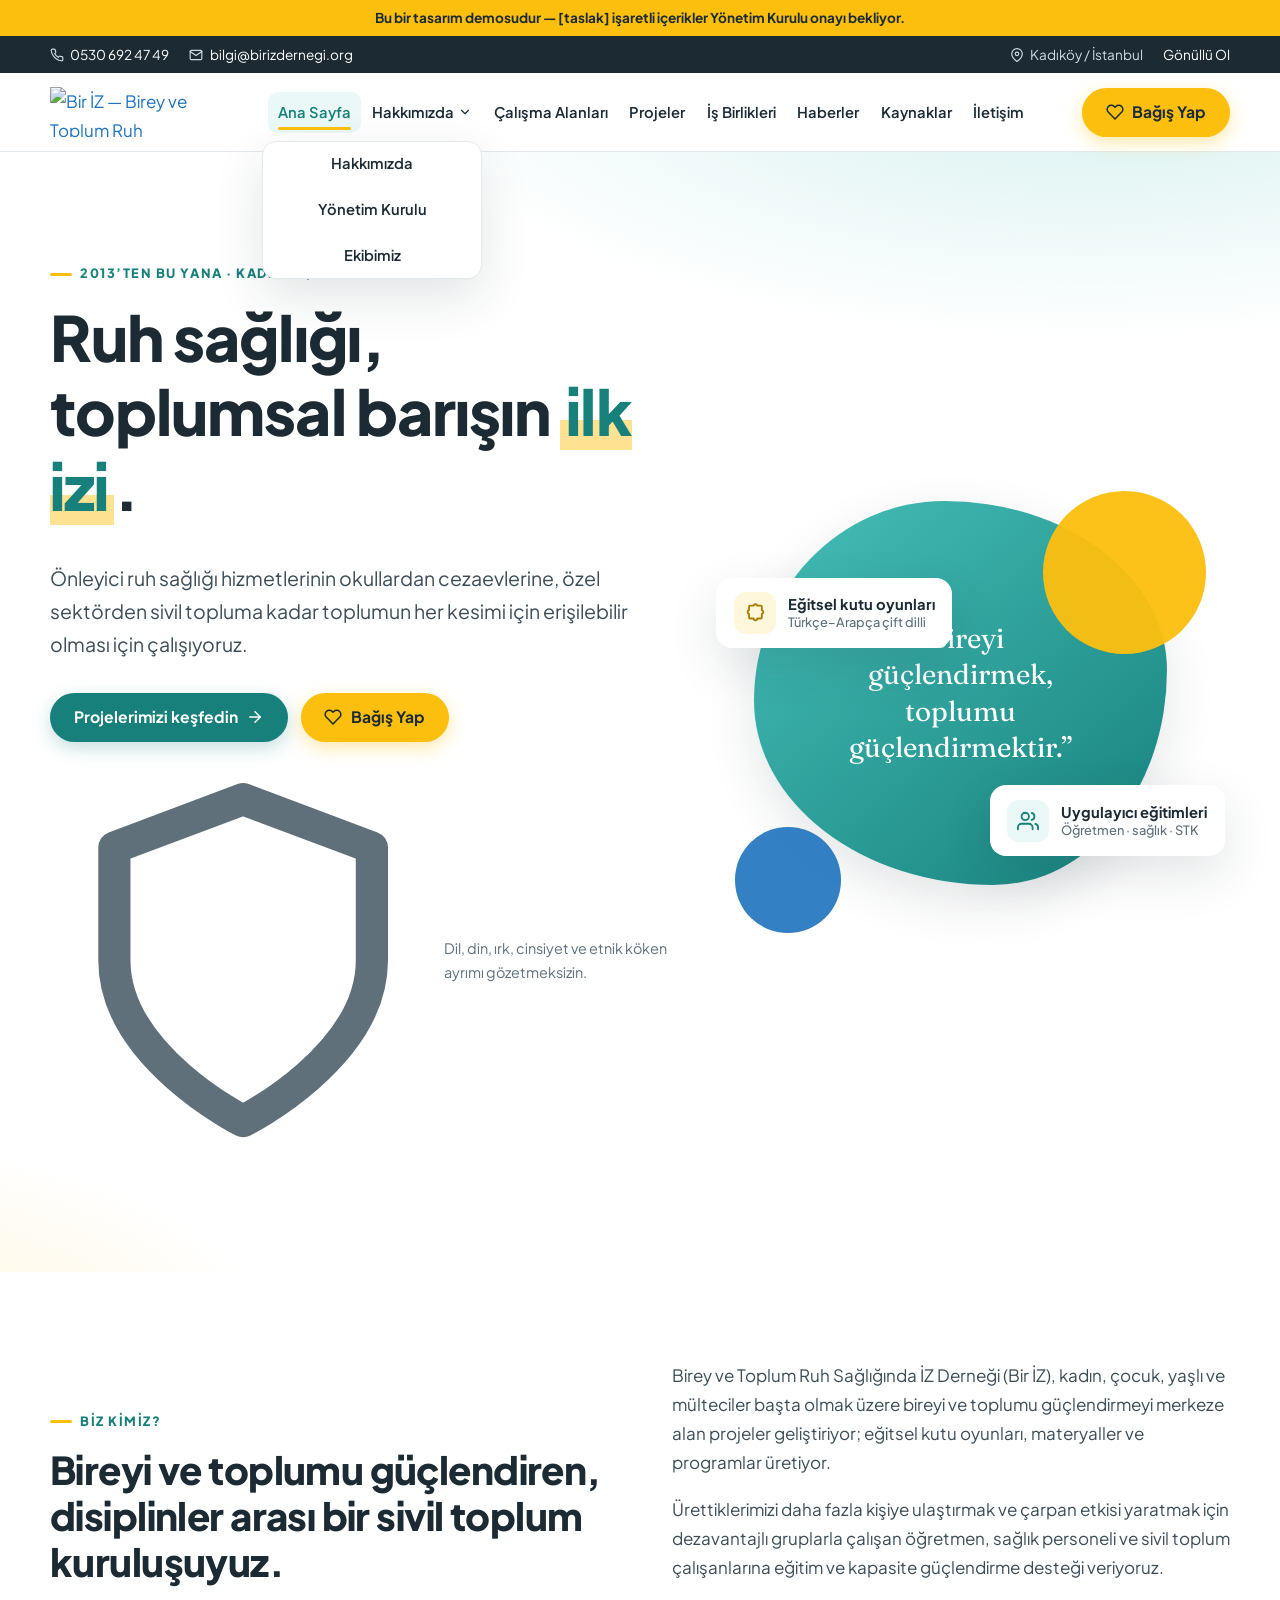
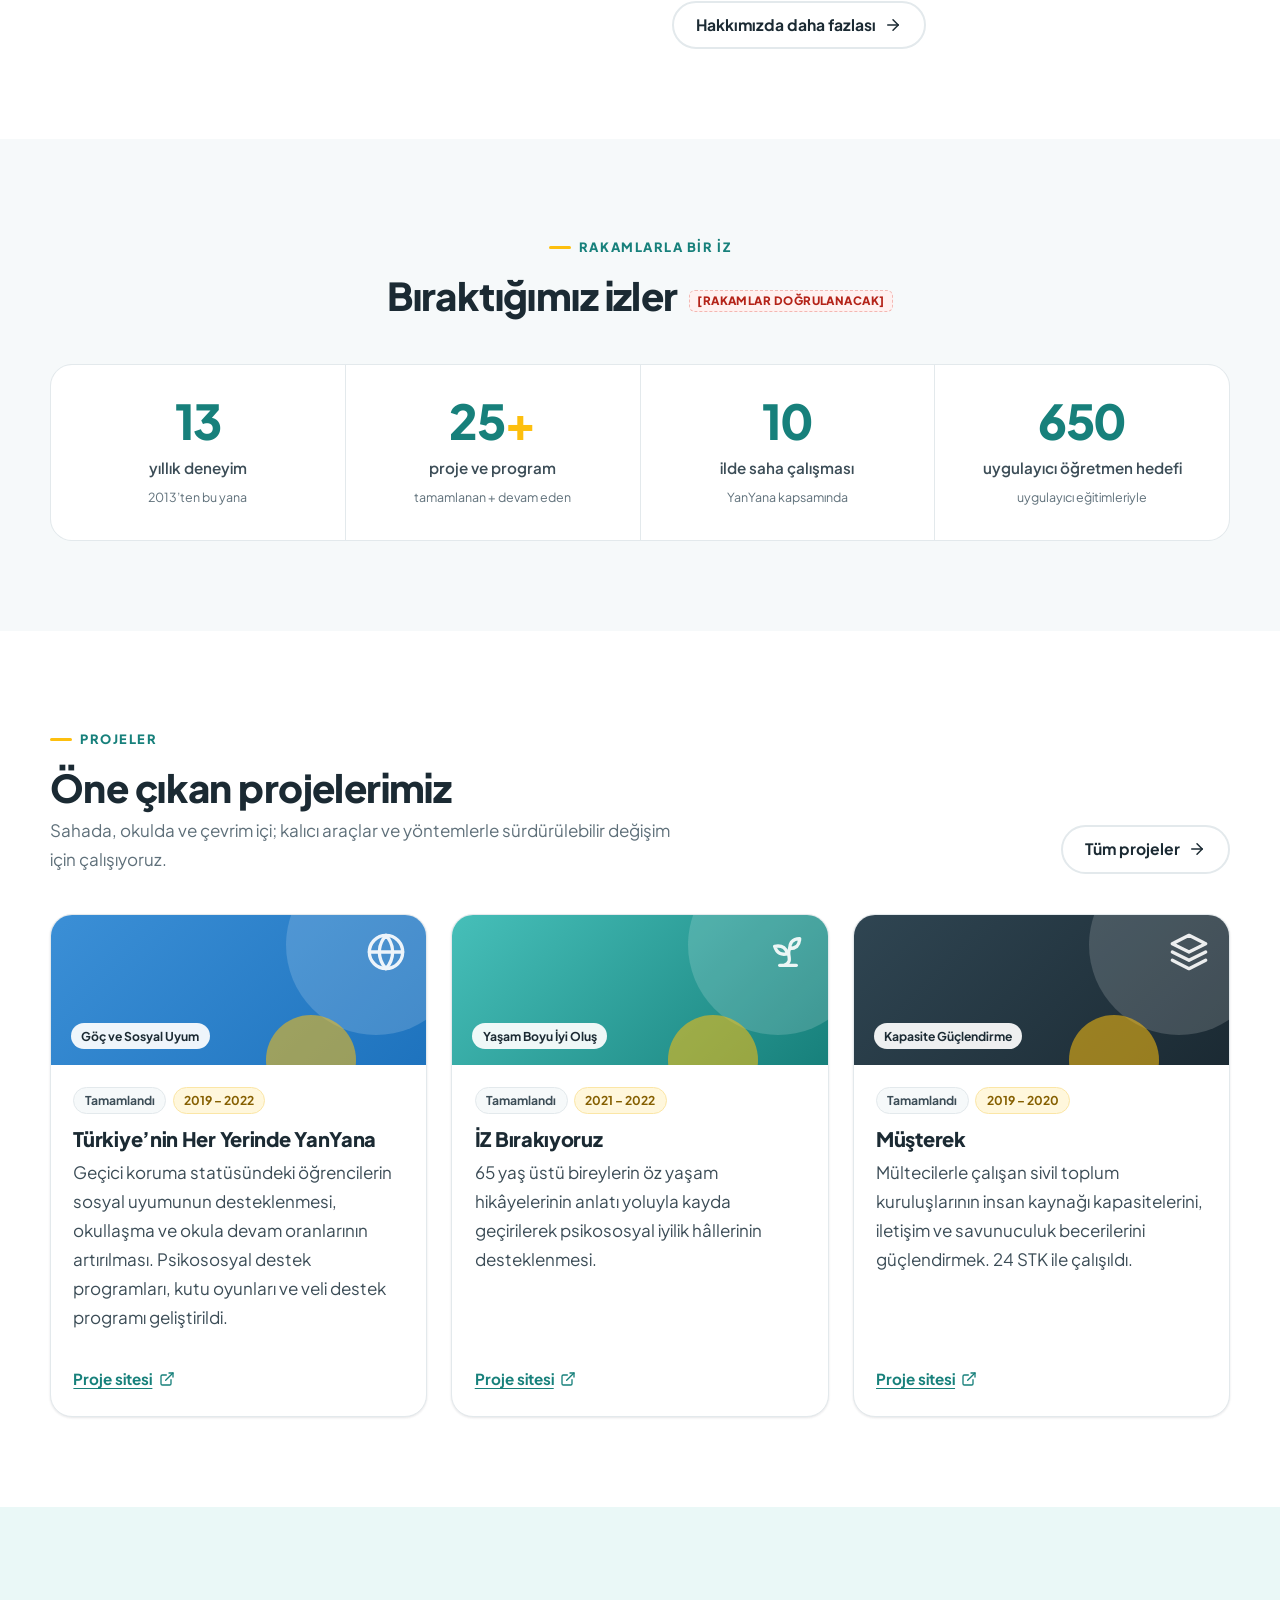
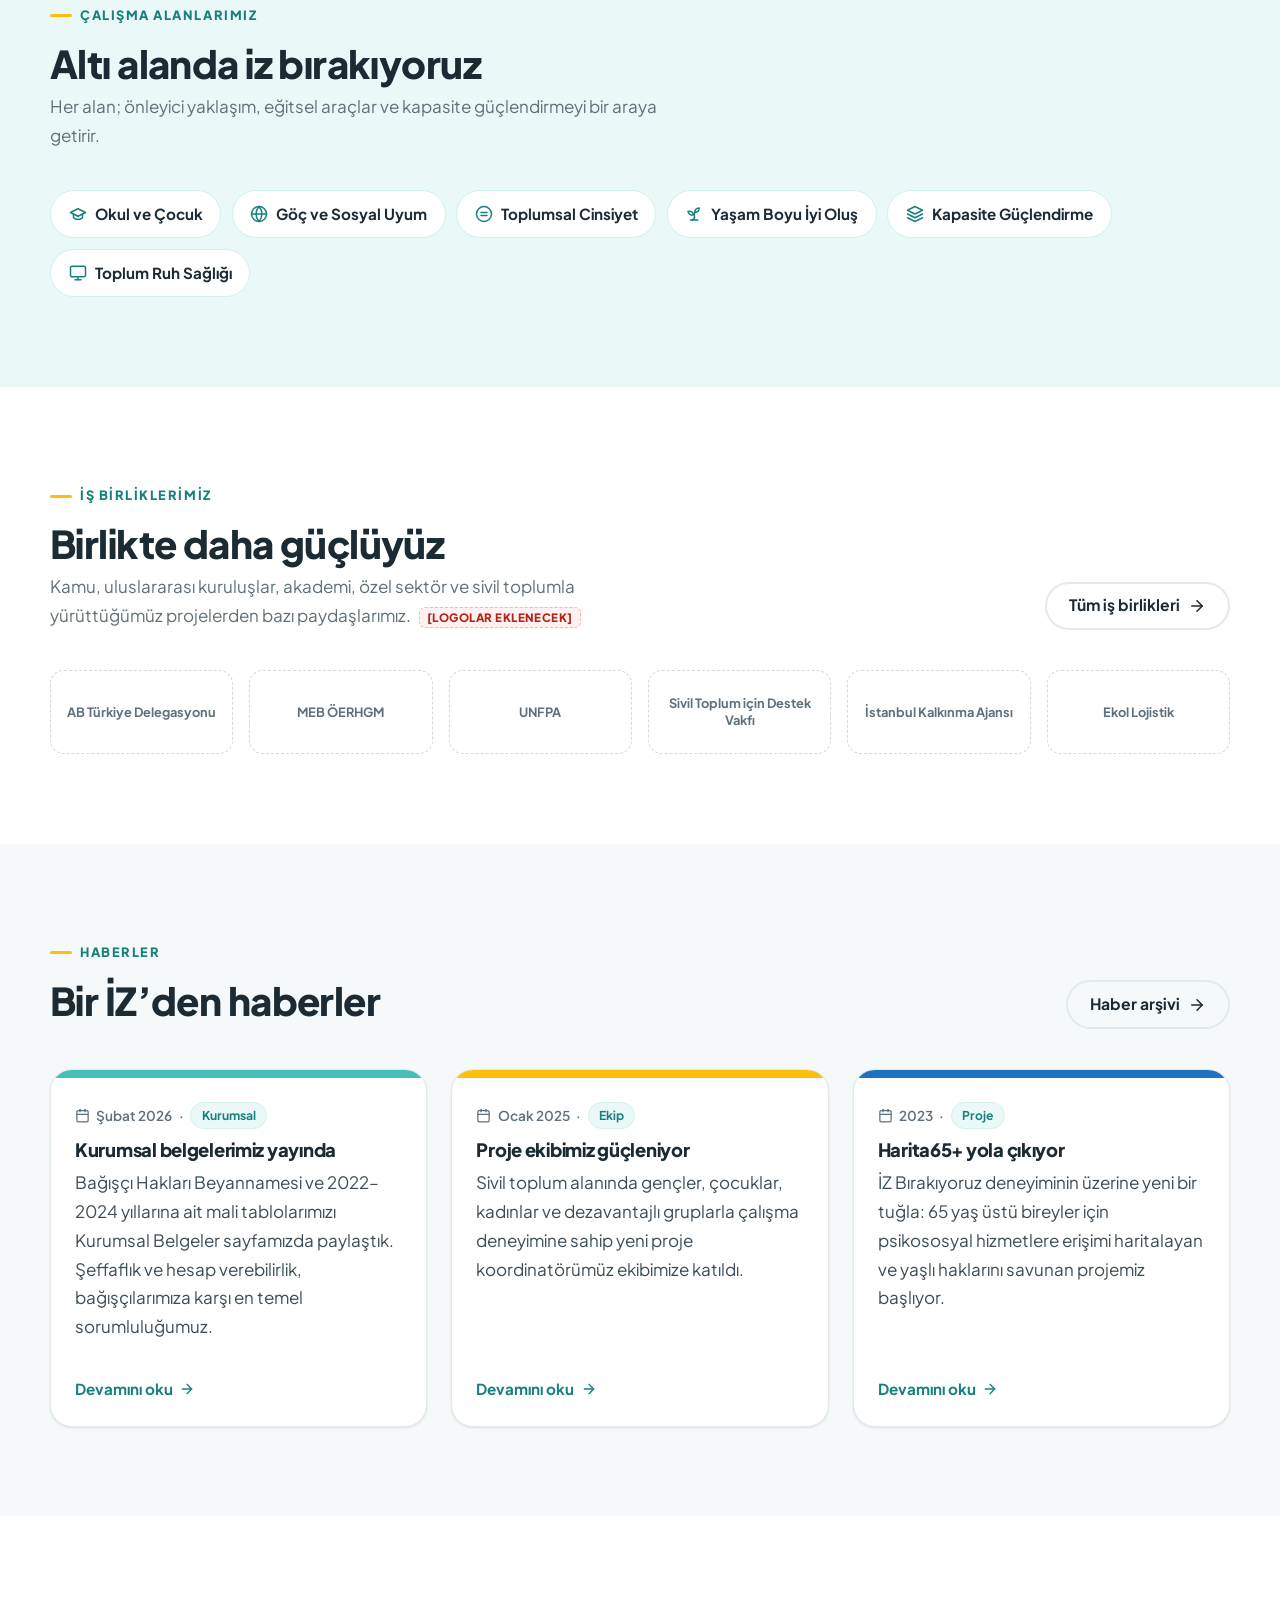
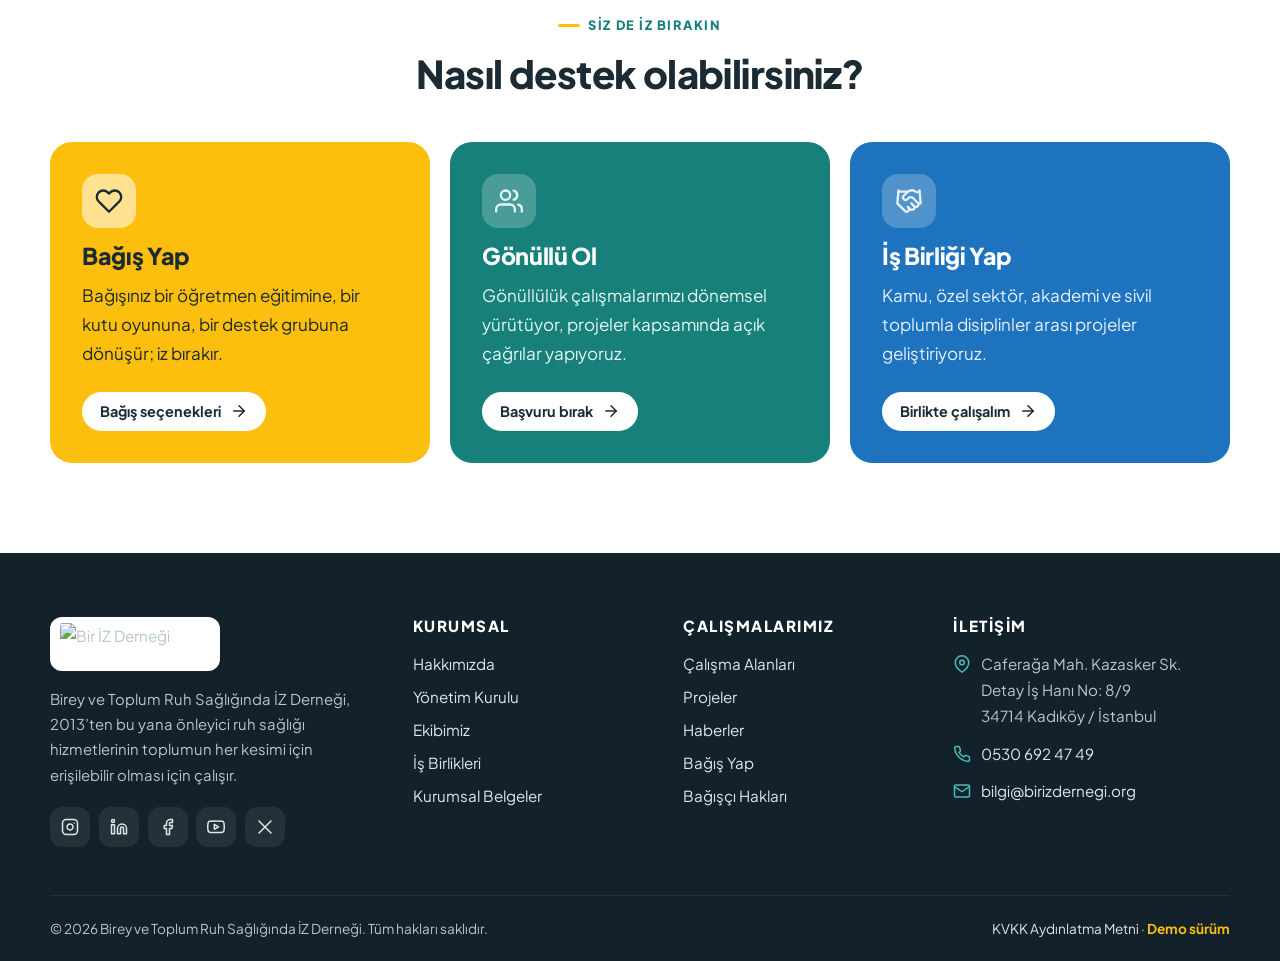
==== index.html @ bda4a29e "Bir İZ demo static site" ====
<!DOCTYPE html>
<html lang="tr">
<head>
<meta charset="utf-8">
<meta name="viewport" content="width=device-width, initial-scale=1">
<title>Ana Sayfa | Bir İZ Derneği</title>
<meta name="description" content="Birey ve Toplum Ruh Sağlığında İZ Derneği: önleyici ruh sağlığı, psikososyal destek ve kapasite güçlendirme çalışmaları.">
<meta name="theme-color" content="#46bfb9">
<meta property="og:title" content="Ana Sayfa | Bir İZ Derneği">
<meta property="og:description" content="Birey ve Toplum Ruh Sağlığında İZ Derneği: önleyici ruh sağlığı, psikososyal destek ve kapasite güçlendirme çalışmaları.">
<meta property="og:image" content="https://birizdernegi.org/wp-content/uploads/2019/05/Biriz_Logo-2019yeni.png">
<meta property="og:locale" content="tr_TR">
<link rel="icon" href="https://birizdernegi.org/wp-content/uploads/2019/05/Biriz_Logo-2019yeni.png">
<link rel="preconnect" href="https://fonts.googleapis.com">
<link rel="preconnect" href="https://fonts.gstatic.com" crossorigin>
<link href="https://fonts.googleapis.com/css2?family=Fraunces:opsz,wght@9..144,500;9..144,600&family=Plus+Jakarta+Sans:wght@400;500;600;700;800&display=swap" rel="stylesheet">
<link rel="stylesheet" href="css/styles.css">
</head>
<body>
<a class="skip-link" href="#icerik">İçeriğe geç</a>
<div class="demo-ribbon" role="note">Bu bir tasarım demosudur — <strong>[taslak]</strong> işaretli içerikler Yönetim Kurulu onayı bekliyor.</div>
<div class="topbar">
  <div class="container">
    <div class="topbar-contact">
      <span><svg viewBox="0 0 24 24" fill="none" stroke="currentColor" stroke-width="2" stroke-linecap="round" stroke-linejoin="round" aria-hidden="true" focusable="false"><path d="M22 16.92v3a2 2 0 0 1-2.18 2 19.79 19.79 0 0 1-8.63-3.07 19.5 19.5 0 0 1-6-6 19.79 19.79 0 0 1-3.07-8.67A2 2 0 0 1 4.11 2h3a2 2 0 0 1 2 1.72 12.84 12.84 0 0 0 .7 2.81 2 2 0 0 1-.45 2.11L8.09 9.91a16 16 0 0 0 6 6l1.27-1.27a2 2 0 0 1 2.11-.45 12.84 12.84 0 0 0 2.81.7A2 2 0 0 1 22 16.92z"/></svg><a href="tel:+905306924749">0530 692 47 49</a></span>
      <span class="hide-sm"><svg viewBox="0 0 24 24" fill="none" stroke="currentColor" stroke-width="2" stroke-linecap="round" stroke-linejoin="round" aria-hidden="true" focusable="false"><path d="M4 4h16c1.1 0 2 .9 2 2v12c0 1.1-.9 2-2 2H4c-1.1 0-2-.9-2-2V6c0-1.1.9-2 2-2z"/><polyline points="22,6 12,13 2,6"/></svg><a href="mailto:bilgi@birizdernegi.org">bilgi@birizdernegi.org</a></span>
    </div>
    <div class="topbar-contact"><span class="hide-sm"><svg viewBox="0 0 24 24" fill="none" stroke="currentColor" stroke-width="2" stroke-linecap="round" stroke-linejoin="round" aria-hidden="true" focusable="false"><path d="M21 10c0 7-9 13-9 13s-9-6-9-13a9 9 0 0 1 18 0z"/><circle cx="12" cy="10" r="3"/></svg>Kadıköy / İstanbul</span><a href="iletisim.html#gonullu">Gönüllü Ol</a></div>
  </div>
</div>
<header class="site-header">
  <div class="container header-inner">
    <a class="brand" href="index.html" aria-label="Bir İZ Derneği — Ana Sayfa">
      <img src="https://birizdernegi.org/wp-content/uploads/2019/05/Biriz_Logo-2019yeni.png" alt="Bir İZ — Birey ve Toplum Ruh Sağlığında İZ Derneği logosu" width="170" height="50">
    </a>
    <nav class="main-nav" id="main-nav" aria-label="Ana menü">
      <ul><li><a href="index.html" aria-current="page">Ana Sayfa</a></li><li class="has-sub"><button type="button" aria-expanded="false" aria-haspopup="true">Hakkımızda <svg viewBox="0 0 24 24" fill="none" stroke="currentColor" stroke-width="2" stroke-linecap="round" stroke-linejoin="round" aria-hidden="true" focusable="false"><polyline points="6 9 12 15 18 9"/></svg></button><ul class="submenu"><li><a href="hakkimizda.html">Hakkımızda</a></li><li><a href="yonetim.html">Yönetim Kurulu</a></li><li><a href="ekibimiz.html">Ekibimiz</a></li></ul></li><li><a href="calisma-alanlari.html">Çalışma Alanları</a></li><li><a href="projeler.html">Projeler</a></li><li><a href="isbirlikleri.html">İş Birlikleri</a></li><li><a href="haberler.html">Haberler</a></li><li><a href="kaynaklar.html">Kaynaklar</a></li><li><a href="iletisim.html">İletişim</a></li></ul>
    </nav>
    <div class="header-cta">
      <a class="btn btn-yellow" href="bagis.html"><svg viewBox="0 0 24 24" fill="none" stroke="currentColor" stroke-width="2" stroke-linecap="round" stroke-linejoin="round" aria-hidden="true" focusable="false"><path d="M20.84 4.61a5.5 5.5 0 0 0-7.78 0L12 5.67l-1.06-1.06a5.5 5.5 0 0 0-7.78 7.78l1.06 1.06L12 21.23l7.78-7.78 1.06-1.06a5.5 5.5 0 0 0 0-7.78z"/></svg><span>Bağış Yap</span></a>
      <button class="nav-toggle" type="button" aria-controls="main-nav" aria-expanded="false" aria-label="Menüyü aç"><svg viewBox="0 0 24 24" fill="none" stroke="currentColor" stroke-width="2" stroke-linecap="round" stroke-linejoin="round" aria-hidden="true" focusable="false"><line x1="3" y1="12" x2="21" y2="12"/><line x1="3" y1="6" x2="21" y2="6"/><line x1="3" y1="18" x2="21" y2="18"/></svg></button>
    </div>
  </div>
</header>
<main id="icerik">

<section class="hero">
  <div class="container">
    <div>
      <span class="eyebrow">2013’ten bu yana · Kadıköy, İstanbul</span>
      <h1>Ruh sağlığı, toplumsal barışın <em>ilk izi</em>.</h1>
      <p class="lead">Önleyici ruh sağlığı hizmetlerinin okullardan cezaevlerine, özel sektörden sivil topluma kadar toplumun her kesimi için erişilebilir olması için çalışıyoruz.</p>
      <div class="hero-actions">
        <a class="btn btn-primary" href="projeler.html">Projelerimizi keşfedin <svg viewBox="0 0 24 24" fill="none" stroke="currentColor" stroke-width="2" stroke-linecap="round" stroke-linejoin="round" aria-hidden="true" focusable="false"><line x1="5" y1="12" x2="19" y2="12"/><polyline points="12 5 19 12 12 19"/></svg></a>
        <a class="btn btn-yellow" href="bagis.html"><svg viewBox="0 0 24 24" fill="none" stroke="currentColor" stroke-width="2" stroke-linecap="round" stroke-linejoin="round" aria-hidden="true" focusable="false"><path d="M20.84 4.61a5.5 5.5 0 0 0-7.78 0L12 5.67l-1.06-1.06a5.5 5.5 0 0 0-7.78 7.78l1.06 1.06L12 21.23l7.78-7.78 1.06-1.06a5.5 5.5 0 0 0 0-7.78z"/></svg> Bağış Yap</a>
      </div>
      <p class="hero-note"><svg viewBox="0 0 24 24" fill="none" stroke="currentColor" stroke-width="2" stroke-linecap="round" stroke-linejoin="round" aria-hidden="true" focusable="false"><path d="M12 22s8-4 8-10V5l-8-3-8 3v7c0 6 8 10 8 10z"/></svg> Dil, din, ırk, cinsiyet ve etnik köken ayrımı gözetmeksizin.</p>
    </div>
    <div class="hero-visual" aria-hidden="true">
      <div class="blob b1"></div><div class="blob b2"></div><div class="blob b3"></div>
      <div class="hero-quote">“Bireyi güçlendirmek, toplumu güçlendirmektir.”</div>
      <div class="hero-card c1"><span class="ic"><svg viewBox="0 0 24 24" fill="none" stroke="currentColor" stroke-width="2" stroke-linecap="round" stroke-linejoin="round" aria-hidden="true" focusable="false"><path d="M19.44 13.04A2 2 0 0 0 21 11a2 2 0 0 0-1.56-2.04V5a1 1 0 0 0-1-1h-3.96A2 2 0 0 0 12.5 2.5 2 2 0 0 0 10.46 4H6.5a1 1 0 0 0-1 1v3.96A2 2 0 0 0 4 11a2 2 0 0 0 1.5 2.04V17a1 1 0 0 0 1 1h3.96a2 2 0 0 0 4.04 0h3.94a1 1 0 0 0 1-1z"/></svg></span><span>Eğitsel kutu oyunları<small>Türkçe–Arapça çift dilli</small></span></div>
      <div class="hero-card c2"><span class="ic"><svg viewBox="0 0 24 24" fill="none" stroke="currentColor" stroke-width="2" stroke-linecap="round" stroke-linejoin="round" aria-hidden="true" focusable="false"><path d="M17 21v-2a4 4 0 0 0-4-4H5a4 4 0 0 0-4 4v2"/><circle cx="9" cy="7" r="4"/><path d="M23 21v-2a4 4 0 0 0-3-3.87"/><path d="M16 3.13a4 4 0 0 1 0 7.75"/></svg></span><span>Uygulayıcı eğitimleri<small>Öğretmen · sağlık · STK</small></span></div>
    </div>
  </div>
</section>

<section class="section">
  <div class="container split">
    <div>
      <span class="eyebrow">Biz kimiz?</span>
      <h2>Bireyi ve toplumu güçlendiren, disiplinler arası bir sivil toplum kuruluşuyuz.</h2>
    </div>
    <div>
      <p>Birey ve Toplum Ruh Sağlığında İZ Derneği (Bir İZ), kadın, çocuk, yaşlı ve mülteciler başta olmak üzere bireyi ve toplumu güçlendirmeyi merkeze alan projeler geliştiriyor; eğitsel kutu oyunları, materyaller ve programlar üretiyor.</p>
      <p>Ürettiklerimizi daha fazla kişiye ulaştırmak ve çarpan etkisi yaratmak için dezavantajlı gruplarla çalışan öğretmen, sağlık personeli ve sivil toplum çalışanlarına eğitim ve kapasite güçlendirme desteği veriyoruz.</p>
      <a class="btn btn-ghost" href="hakkimizda.html">Hakkımızda daha fazlası <svg viewBox="0 0 24 24" fill="none" stroke="currentColor" stroke-width="2" stroke-linecap="round" stroke-linejoin="round" aria-hidden="true" focusable="false"><line x1="5" y1="12" x2="19" y2="12"/><polyline points="12 5 19 12 12 19"/></svg></a>
    </div>
  </div>
</section>

<section class="section section-soft" aria-labelledby="rakamlar">
  <div class="container">
    <div class="section-head center" style="justify-content:center"><div><span class="eyebrow">Rakamlarla Bir İZ</span><h2 id="rakamlar">Bıraktığımız izler <span class="draft">[rakamlar doğrulanacak]</span></h2></div></div>
    <!-- Rakamları güncellemek için data-count değerlerini değiştirin. -->
    <div class="stats">
      <div class="stat"><span class="stat-num"><span data-count="13">13</span></span><span class="stat-label">yıllık deneyim</span><small>2013’ten bu yana</small></div>
      <div class="stat"><span class="stat-num"><span data-count="25">25</span><span class="suffix">+</span></span><span class="stat-label">proje ve program</span><small>tamamlanan + devam eden</small></div>
      <div class="stat"><span class="stat-num"><span data-count="10">10</span></span><span class="stat-label">ilde saha çalışması</span><small>YanYana kapsamında</small></div>
      <div class="stat"><span class="stat-num"><span data-count="650">650</span></span><span class="stat-label">uygulayıcı öğretmen hedefi</span><small>uygulayıcı eğitimleriyle</small></div>
    </div>
  </div>
</section>

<section class="section">
  <div class="container">
    <div class="section-head">
      <div><span class="eyebrow">Projeler</span><h2>Öne çıkan projelerimiz</h2><p>Sahada, okulda ve çevrim içi; kalıcı araçlar ve yöntemlerle sürdürülebilir değişim için çalışıyoruz.</p></div>
      <a class="btn btn-ghost" href="projeler.html">Tüm projeler <svg viewBox="0 0 24 24" fill="none" stroke="currentColor" stroke-width="2" stroke-linecap="round" stroke-linejoin="round" aria-hidden="true" focusable="false"><line x1="5" y1="12" x2="19" y2="12"/><polyline points="12 5 19 12 12 19"/></svg></a>
    </div>
    <div class="grid grid-3"><article class="card project-card" data-tema="goc" data-durum="tamam">
  <div class="project-cover cover-blue"><svg viewBox="0 0 24 24" fill="none" stroke="currentColor" stroke-width="2" stroke-linecap="round" stroke-linejoin="round" aria-hidden="true" focusable="false"><circle cx="12" cy="12" r="10"/><line x1="2" y1="12" x2="22" y2="12"/><path d="M12 2a15.3 15.3 0 0 1 4 10 15.3 15.3 0 0 1-4 10 15.3 15.3 0 0 1-4-10 15.3 15.3 0 0 1 4-10z"/></svg><span class="tag">Göç ve Sosyal Uyum</span></div>
  <div class="project-body">
    <div class="project-meta"><span class="tag">Tamamlandı</span><span class="tag tag-yellow">2019 – 2022</span></div>
    <h3>Türkiye’nin Her Yerinde YanYana </h3>
    <p>Geçici koruma statüsündeki öğrencilerin sosyal uyumunun desteklenmesi, okullaşma ve okula devam oranlarının artırılması. Psikososyal destek programları, kutu oyunları ve veli destek programı geliştirildi.</p>
    
    <a class="more" href="https://www.yanyana.biz" target="_blank" rel="noopener">Proje sitesi <svg viewBox="0 0 24 24" fill="none" stroke="currentColor" stroke-width="2" stroke-linecap="round" stroke-linejoin="round" aria-hidden="true" focusable="false"><path d="M18 13v6a2 2 0 0 1-2 2H5a2 2 0 0 1-2-2V8a2 2 0 0 1 2-2h6"/><polyline points="15 3 21 3 21 9"/><line x1="10" y1="14" x2="21" y2="3"/></svg></a>
  </div>
</article><article class="card project-card" data-tema="yasli" data-durum="tamam">
  <div class="project-cover cover-teal"><svg viewBox="0 0 24 24" fill="none" stroke="currentColor" stroke-width="2" stroke-linecap="round" stroke-linejoin="round" aria-hidden="true" focusable="false"><path d="M7 20h10"/><path d="M10 20c5.5-2.5.8-6.4 3-10"/><path d="M9.5 9.4c1.1.8 1.8 2.2 2.3 3.7-2 .4-3.5.4-4.8-.3-1.2-.6-2.3-1.9-3-4.2 2.8-.5 4.4 0 5.5.8z"/><path d="M14.1 6a7 7 0 0 0-1.1 4c1.9-.1 3.3-.6 4.3-1.4 1-1 1.6-2.3 1.7-4.6-2.7.1-4 1-4.9 2z"/></svg><span class="tag">Yaşam Boyu İyi Oluş</span></div>
  <div class="project-body">
    <div class="project-meta"><span class="tag">Tamamlandı</span><span class="tag tag-yellow">2021 – 2022</span></div>
    <h3>İZ Bırakıyoruz </h3>
    <p>65 yaş üstü bireylerin öz yaşam hikâyelerinin anlatı yoluyla kayda geçirilerek psikososyal iyilik hâllerinin desteklenmesi.</p>
    
    <a class="more" href="https://www.izbirakiyoruz.com" target="_blank" rel="noopener">Proje sitesi <svg viewBox="0 0 24 24" fill="none" stroke="currentColor" stroke-width="2" stroke-linecap="round" stroke-linejoin="round" aria-hidden="true" focusable="false"><path d="M18 13v6a2 2 0 0 1-2 2H5a2 2 0 0 1-2-2V8a2 2 0 0 1 2-2h6"/><polyline points="15 3 21 3 21 9"/><line x1="10" y1="14" x2="21" y2="3"/></svg></a>
  </div>
</article><article class="card project-card" data-tema="kapasite" data-durum="tamam">
  <div class="project-cover cover-ink"><svg viewBox="0 0 24 24" fill="none" stroke="currentColor" stroke-width="2" stroke-linecap="round" stroke-linejoin="round" aria-hidden="true" focusable="false"><polygon points="12 2 2 7 12 12 22 7 12 2"/><polyline points="2 17 12 22 22 17"/><polyline points="2 12 12 17 22 12"/></svg><span class="tag">Kapasite Güçlendirme</span></div>
  <div class="project-body">
    <div class="project-meta"><span class="tag">Tamamlandı</span><span class="tag tag-yellow">2019 – 2020</span></div>
    <h3>Müşterek </h3>
    <p>Mültecilerle çalışan sivil toplum kuruluşlarının insan kaynağı kapasitelerini, iletişim ve savunuculuk becerilerini güçlendirmek. 24 STK ile çalışıldı.</p>
    
    <a class="more" href="https://www.musterekproje.org" target="_blank" rel="noopener">Proje sitesi <svg viewBox="0 0 24 24" fill="none" stroke="currentColor" stroke-width="2" stroke-linecap="round" stroke-linejoin="round" aria-hidden="true" focusable="false"><path d="M18 13v6a2 2 0 0 1-2 2H5a2 2 0 0 1-2-2V8a2 2 0 0 1 2-2h6"/><polyline points="15 3 21 3 21 9"/><line x1="10" y1="14" x2="21" y2="3"/></svg></a>
  </div>
</article></div>
  </div>
</section>

<section class="section section-teal">
  <div class="container">
    <div class="section-head"><div><span class="eyebrow">Çalışma alanlarımız</span><h2>Altı alanda iz bırakıyoruz</h2><p>Her alan; önleyici yaklaşım, eğitsel araçlar ve kapasite güçlendirmeyi bir araya getirir.</p></div></div>
    <div class="chips"><a class="chip" href="calisma-alanlari.html#okul"><svg viewBox="0 0 24 24" fill="none" stroke="currentColor" stroke-width="2" stroke-linecap="round" stroke-linejoin="round" aria-hidden="true" focusable="false"><path d="M22 10L12 5 2 10l10 5 10-5z"/><path d="M6 12v5c3 3 9 3 12 0v-5"/></svg>Okul ve Çocuk</a><a class="chip" href="calisma-alanlari.html#goc"><svg viewBox="0 0 24 24" fill="none" stroke="currentColor" stroke-width="2" stroke-linecap="round" stroke-linejoin="round" aria-hidden="true" focusable="false"><circle cx="12" cy="12" r="10"/><line x1="2" y1="12" x2="22" y2="12"/><path d="M12 2a15.3 15.3 0 0 1 4 10 15.3 15.3 0 0 1-4 10 15.3 15.3 0 0 1-4-10 15.3 15.3 0 0 1 4-10z"/></svg>Göç ve Sosyal Uyum</a><a class="chip" href="calisma-alanlari.html#cinsiyet"><svg viewBox="0 0 24 24" fill="none" stroke="currentColor" stroke-width="2" stroke-linecap="round" stroke-linejoin="round" aria-hidden="true" focusable="false"><circle cx="12" cy="12" r="10"/><line x1="8" y1="10" x2="16" y2="10"/><line x1="8" y1="14" x2="16" y2="14"/></svg>Toplumsal Cinsiyet</a><a class="chip" href="calisma-alanlari.html#yasli"><svg viewBox="0 0 24 24" fill="none" stroke="currentColor" stroke-width="2" stroke-linecap="round" stroke-linejoin="round" aria-hidden="true" focusable="false"><path d="M7 20h10"/><path d="M10 20c5.5-2.5.8-6.4 3-10"/><path d="M9.5 9.4c1.1.8 1.8 2.2 2.3 3.7-2 .4-3.5.4-4.8-.3-1.2-.6-2.3-1.9-3-4.2 2.8-.5 4.4 0 5.5.8z"/><path d="M14.1 6a7 7 0 0 0-1.1 4c1.9-.1 3.3-.6 4.3-1.4 1-1 1.6-2.3 1.7-4.6-2.7.1-4 1-4.9 2z"/></svg>Yaşam Boyu İyi Oluş</a><a class="chip" href="calisma-alanlari.html#kapasite"><svg viewBox="0 0 24 24" fill="none" stroke="currentColor" stroke-width="2" stroke-linecap="round" stroke-linejoin="round" aria-hidden="true" focusable="false"><polygon points="12 2 2 7 12 12 22 7 12 2"/><polyline points="2 17 12 22 22 17"/><polyline points="2 12 12 17 22 12"/></svg>Kapasite Güçlendirme</a><a class="chip" href="calisma-alanlari.html#toplum"><svg viewBox="0 0 24 24" fill="none" stroke="currentColor" stroke-width="2" stroke-linecap="round" stroke-linejoin="round" aria-hidden="true" focusable="false"><rect x="2" y="3" width="20" height="14" rx="2" ry="2"/><line x1="8" y1="21" x2="16" y2="21"/><line x1="12" y1="17" x2="12" y2="21"/></svg>Toplum Ruh Sağlığı</a></div>
  </div>
</section>

<section class="section">
  <div class="container">
    <div class="section-head"><div><span class="eyebrow">İş birliklerimiz</span><h2>Birlikte daha güçlüyüz</h2><p>Kamu, uluslararası kuruluşlar, akademi, özel sektör ve sivil toplumla yürüttüğümüz projelerden bazı paydaşlarımız. <span class="draft">[logolar eklenecek]</span></p></div><a class="btn btn-ghost" href="isbirlikleri.html">Tüm iş birlikleri <svg viewBox="0 0 24 24" fill="none" stroke="currentColor" stroke-width="2" stroke-linecap="round" stroke-linejoin="round" aria-hidden="true" focusable="false"><line x1="5" y1="12" x2="19" y2="12"/><polyline points="12 5 19 12 12 19"/></svg></a></div>
    <div class="logo-strip"><div class="logo-ph" title="Logo dosyası eklenecek">AB Türkiye Delegasyonu</div><div class="logo-ph" title="Logo dosyası eklenecek">MEB ÖERHGM</div><div class="logo-ph" title="Logo dosyası eklenecek">UNFPA</div><div class="logo-ph" title="Logo dosyası eklenecek">Sivil Toplum için Destek Vakfı</div><div class="logo-ph" title="Logo dosyası eklenecek">İstanbul Kalkınma Ajansı</div><div class="logo-ph" title="Logo dosyası eklenecek">Ekol Lojistik</div></div>
  </div>
</section>

<section class="section section-soft">
  <div class="container">
    <div class="section-head"><div><span class="eyebrow">Haberler</span><h2>Bir İZ’den haberler</h2></div><a class="btn btn-ghost" href="haberler.html">Haber arşivi <svg viewBox="0 0 24 24" fill="none" stroke="currentColor" stroke-width="2" stroke-linecap="round" stroke-linejoin="round" aria-hidden="true" focusable="false"><line x1="5" y1="12" x2="19" y2="12"/><polyline points="12 5 19 12 12 19"/></svg></a></div>
    <div class="grid grid-3"><a class="card card-link news-card" href="kaynaklar.html">
  <div class="news-thumb" style="background:var(--teal)"></div>
  <div class="news-body">
    <div class="news-date"><svg viewBox="0 0 24 24" fill="none" stroke="currentColor" stroke-width="2" stroke-linecap="round" stroke-linejoin="round" aria-hidden="true" focusable="false"><rect x="3" y="4" width="18" height="18" rx="2" ry="2"/><line x1="16" y1="2" x2="16" y2="6"/><line x1="8" y1="2" x2="8" y2="6"/><line x1="3" y1="10" x2="21" y2="10"/></svg><time>Şubat 2026</time> · <span class="tag tag-teal">Kurumsal</span></div>
    <h3>Kurumsal belgelerimiz yayında</h3>
    <p>Bağışçı Hakları Beyannamesi ve 2022–2024 yıllarına ait mali tablolarımızı Kurumsal Belgeler sayfamızda paylaştık. Şeffaflık ve hesap verebilirlik, bağışçılarımıza karşı en temel sorumluluğumuz.</p>
    <span class="more">Devamını oku <svg viewBox="0 0 24 24" fill="none" stroke="currentColor" stroke-width="2" stroke-linecap="round" stroke-linejoin="round" aria-hidden="true" focusable="false"><line x1="5" y1="12" x2="19" y2="12"/><polyline points="12 5 19 12 12 19"/></svg></span>
  </div>
</a><a class="card card-link news-card" href="ekibimiz.html">
  <div class="news-thumb" style="background:var(--yellow)"></div>
  <div class="news-body">
    <div class="news-date"><svg viewBox="0 0 24 24" fill="none" stroke="currentColor" stroke-width="2" stroke-linecap="round" stroke-linejoin="round" aria-hidden="true" focusable="false"><rect x="3" y="4" width="18" height="18" rx="2" ry="2"/><line x1="16" y1="2" x2="16" y2="6"/><line x1="8" y1="2" x2="8" y2="6"/><line x1="3" y1="10" x2="21" y2="10"/></svg><time>Ocak 2025</time> · <span class="tag tag-teal">Ekip</span></div>
    <h3>Proje ekibimiz güçleniyor</h3>
    <p>Sivil toplum alanında gençler, çocuklar, kadınlar ve dezavantajlı gruplarla çalışma deneyimine sahip yeni proje koordinatörümüz ekibimize katıldı.</p>
    <span class="more">Devamını oku <svg viewBox="0 0 24 24" fill="none" stroke="currentColor" stroke-width="2" stroke-linecap="round" stroke-linejoin="round" aria-hidden="true" focusable="false"><line x1="5" y1="12" x2="19" y2="12"/><polyline points="12 5 19 12 12 19"/></svg></span>
  </div>
</a><a class="card card-link news-card" href="projeler.html?tema=yasli">
  <div class="news-thumb" style="background:var(--blue)"></div>
  <div class="news-body">
    <div class="news-date"><svg viewBox="0 0 24 24" fill="none" stroke="currentColor" stroke-width="2" stroke-linecap="round" stroke-linejoin="round" aria-hidden="true" focusable="false"><rect x="3" y="4" width="18" height="18" rx="2" ry="2"/><line x1="16" y1="2" x2="16" y2="6"/><line x1="8" y1="2" x2="8" y2="6"/><line x1="3" y1="10" x2="21" y2="10"/></svg><time>2023</time> · <span class="tag tag-teal">Proje</span></div>
    <h3>Harita65+ yola çıkıyor</h3>
    <p>İZ Bırakıyoruz deneyiminin üzerine yeni bir tuğla: 65 yaş üstü bireyler için psikososyal hizmetlere erişimi haritalayan ve yaşlı haklarını savunan projemiz başlıyor.</p>
    <span class="more">Devamını oku <svg viewBox="0 0 24 24" fill="none" stroke="currentColor" stroke-width="2" stroke-linecap="round" stroke-linejoin="round" aria-hidden="true" focusable="false"><line x1="5" y1="12" x2="19" y2="12"/><polyline points="12 5 19 12 12 19"/></svg></span>
  </div>
</a></div>
  </div>
</section>

<section class="section">
  <div class="container">
    <div class="section-head center" style="justify-content:center"><div><span class="eyebrow">Siz de iz bırakın</span><h2>Nasıl destek olabilirsiniz?</h2></div></div>
    <div class="cta-triple">
  <a class="cta-box cta-donate" href="bagis.html">
    <span class="cta-ic"><svg viewBox="0 0 24 24" fill="none" stroke="currentColor" stroke-width="2" stroke-linecap="round" stroke-linejoin="round" aria-hidden="true" focusable="false"><path d="M20.84 4.61a5.5 5.5 0 0 0-7.78 0L12 5.67l-1.06-1.06a5.5 5.5 0 0 0-7.78 7.78l1.06 1.06L12 21.23l7.78-7.78 1.06-1.06a5.5 5.5 0 0 0 0-7.78z"/></svg></span>
    <h3>Bağış Yap</h3>
    <p>Bağışınız bir öğretmen eğitimine, bir kutu oyununa, bir destek grubuna dönüşür; iz bırakır.</p>
    <span class="btn btn-white btn-sm">Bağış seçenekleri <svg viewBox="0 0 24 24" fill="none" stroke="currentColor" stroke-width="2" stroke-linecap="round" stroke-linejoin="round" aria-hidden="true" focusable="false"><line x1="5" y1="12" x2="19" y2="12"/><polyline points="12 5 19 12 12 19"/></svg></span>
  </a>
  <a class="cta-box cta-volunteer" href="iletisim.html#gonullu">
    <span class="cta-ic"><svg viewBox="0 0 24 24" fill="none" stroke="currentColor" stroke-width="2" stroke-linecap="round" stroke-linejoin="round" aria-hidden="true" focusable="false"><path d="M17 21v-2a4 4 0 0 0-4-4H5a4 4 0 0 0-4 4v2"/><circle cx="9" cy="7" r="4"/><path d="M23 21v-2a4 4 0 0 0-3-3.87"/><path d="M16 3.13a4 4 0 0 1 0 7.75"/></svg></span>
    <h3>Gönüllü Ol</h3>
    <p>Gönüllülük çalışmalarımızı dönemsel yürütüyor, projeler kapsamında açık çağrılar yapıyoruz.</p>
    <span class="btn btn-white btn-sm">Başvuru bırak <svg viewBox="0 0 24 24" fill="none" stroke="currentColor" stroke-width="2" stroke-linecap="round" stroke-linejoin="round" aria-hidden="true" focusable="false"><line x1="5" y1="12" x2="19" y2="12"/><polyline points="12 5 19 12 12 19"/></svg></span>
  </a>
  <a class="cta-box cta-partner" href="isbirlikleri.html">
    <span class="cta-ic"><svg viewBox="0 0 24 24" fill="none" stroke="currentColor" stroke-width="2" stroke-linecap="round" stroke-linejoin="round" aria-hidden="true" focusable="false"><path d="M11 17l2 2a1 1 0 1 0 3-3"/><path d="M14 14l2.5 2.5a1 1 0 1 0 3-3l-3.88-3.88a3 3 0 0 0-4.24 0l-.88.88a1 1 0 1 1-3-3l2.81-2.81a5.79 5.79 0 0 1 7.06-.87l.47.28a2 2 0 0 0 1.42.25L21 4"/><path d="M21 3l1 11h-2"/><path d="M3 3L2 14l6.5 6.5a1 1 0 1 0 3-3"/><path d="M3 4h8"/></svg></span>
    <h3>İş Birliği Yap</h3>
    <p>Kamu, özel sektör, akademi ve sivil toplumla disiplinler arası projeler geliştiriyoruz.</p>
    <span class="btn btn-white btn-sm">Birlikte çalışalım <svg viewBox="0 0 24 24" fill="none" stroke="currentColor" stroke-width="2" stroke-linecap="round" stroke-linejoin="round" aria-hidden="true" focusable="false"><line x1="5" y1="12" x2="19" y2="12"/><polyline points="12 5 19 12 12 19"/></svg></span>
  </a>
</div>
  </div>
</section>
</main>
<footer class="site-footer" role="contentinfo">
  <div class="container footer-grid">
    <div class="footer-brand">
      <img src="https://birizdernegi.org/wp-content/uploads/2019/05/Biriz_Logo-2019yeni.png" alt="Bir İZ Derneği" width="170" height="54" loading="lazy">
      <p>Birey ve Toplum Ruh Sağlığında İZ Derneği, 2013’ten bu yana önleyici ruh sağlığı hizmetlerinin toplumun her kesimi için erişilebilir olması için çalışır.</p>
      <div class="socials" aria-label="Sosyal medya"><a href="#" aria-label="Instagram (bağlantı eklenecek)" title="Instagram — bağlantı canlıdan eklenecek"><svg viewBox="0 0 24 24" fill="none" stroke="currentColor" stroke-width="2" stroke-linecap="round" stroke-linejoin="round" aria-hidden="true" focusable="false"><rect x="2" y="2" width="20" height="20" rx="5" ry="5"/><path d="M16 11.37A4 4 0 1 1 12.63 8 4 4 0 0 1 16 11.37z"/><line x1="17.5" y1="6.5" x2="17.51" y2="6.5"/></svg></a><a href="#" aria-label="LinkedIn (bağlantı eklenecek)" title="LinkedIn — bağlantı canlıdan eklenecek"><svg viewBox="0 0 24 24" fill="none" stroke="currentColor" stroke-width="2" stroke-linecap="round" stroke-linejoin="round" aria-hidden="true" focusable="false"><path d="M16 8a6 6 0 0 1 6 6v7h-4v-7a2 2 0 0 0-2-2 2 2 0 0 0-2 2v7h-4v-7a6 6 0 0 1 6-6z"/><rect x="2" y="9" width="4" height="12"/><circle cx="4" cy="4" r="2"/></svg></a><a href="#" aria-label="Facebook (bağlantı eklenecek)" title="Facebook — bağlantı canlıdan eklenecek"><svg viewBox="0 0 24 24" fill="none" stroke="currentColor" stroke-width="2" stroke-linecap="round" stroke-linejoin="round" aria-hidden="true" focusable="false"><path d="M18 2h-3a5 5 0 0 0-5 5v3H7v4h3v8h4v-8h3l1-4h-4V7a1 1 0 0 1 1-1h3z"/></svg></a><a href="#" aria-label="YouTube (bağlantı eklenecek)" title="YouTube — bağlantı canlıdan eklenecek"><svg viewBox="0 0 24 24" fill="none" stroke="currentColor" stroke-width="2" stroke-linecap="round" stroke-linejoin="round" aria-hidden="true" focusable="false"><path d="M22.54 6.42a2.78 2.78 0 0 0-1.94-2C18.88 4 12 4 12 4s-6.88 0-8.6.46a2.78 2.78 0 0 0-1.94 2A29 29 0 0 0 1 11.75a29 29 0 0 0 .46 5.33A2.78 2.78 0 0 0 3.4 19c1.72.46 8.6.46 8.6.46s6.88 0 8.6-.46a2.78 2.78 0 0 0 1.94-2 29 29 0 0 0 .46-5.25 29 29 0 0 0-.46-5.33z"/><polygon points="9.75 15.02 15.5 11.75 9.75 8.48 9.75 15.02"/></svg></a><a href="#" aria-label="X (Twitter) (bağlantı eklenecek)" title="X (Twitter) — bağlantı canlıdan eklenecek"><svg viewBox="0 0 24 24" fill="none" stroke="currentColor" stroke-width="2" stroke-linecap="round" stroke-linejoin="round" aria-hidden="true" focusable="false"><path d="M4 4l16 16"/><path d="M20 4L4 20"/></svg></a></div>
    </div>
    <div>
      <h3>Kurumsal</h3>
      <ul class="footer-links">
        <li><a href="hakkimizda.html">Hakkımızda</a></li>
        <li><a href="yonetim.html">Yönetim Kurulu</a></li>
        <li><a href="ekibimiz.html">Ekibimiz</a></li>
        <li><a href="isbirlikleri.html">İş Birlikleri</a></li>
        <li><a href="kaynaklar.html">Kurumsal Belgeler</a></li>
      </ul>
    </div>
    <div>
      <h3>Çalışmalarımız</h3>
      <ul class="footer-links">
        <li><a href="calisma-alanlari.html">Çalışma Alanları</a></li>
        <li><a href="projeler.html">Projeler</a></li>
        <li><a href="haberler.html">Haberler</a></li>
        <li><a href="bagis.html">Bağış Yap</a></li>
        <li><a href="kaynaklar.html#bagisci-haklari">Bağışçı Hakları</a></li>
      </ul>
    </div>
    <div>
      <h3>İletişim</h3>
      <ul class="footer-contact">
        <li><svg viewBox="0 0 24 24" fill="none" stroke="currentColor" stroke-width="2" stroke-linecap="round" stroke-linejoin="round" aria-hidden="true" focusable="false"><path d="M21 10c0 7-9 13-9 13s-9-6-9-13a9 9 0 0 1 18 0z"/><circle cx="12" cy="10" r="3"/></svg><span>Caferağa Mah. Kazasker Sk.<br>Detay İş Hanı No: 8/9<br>34714 Kadıköy / İstanbul</span></li>
        <li><svg viewBox="0 0 24 24" fill="none" stroke="currentColor" stroke-width="2" stroke-linecap="round" stroke-linejoin="round" aria-hidden="true" focusable="false"><path d="M22 16.92v3a2 2 0 0 1-2.18 2 19.79 19.79 0 0 1-8.63-3.07 19.5 19.5 0 0 1-6-6 19.79 19.79 0 0 1-3.07-8.67A2 2 0 0 1 4.11 2h3a2 2 0 0 1 2 1.72 12.84 12.84 0 0 0 .7 2.81 2 2 0 0 1-.45 2.11L8.09 9.91a16 16 0 0 0 6 6l1.27-1.27a2 2 0 0 1 2.11-.45 12.84 12.84 0 0 0 2.81.7A2 2 0 0 1 22 16.92z"/></svg><a href="tel:+905306924749">0530 692 47 49</a></li>
        <li><svg viewBox="0 0 24 24" fill="none" stroke="currentColor" stroke-width="2" stroke-linecap="round" stroke-linejoin="round" aria-hidden="true" focusable="false"><path d="M4 4h16c1.1 0 2 .9 2 2v12c0 1.1-.9 2-2 2H4c-1.1 0-2-.9-2-2V6c0-1.1.9-2 2-2z"/><polyline points="22,6 12,13 2,6"/></svg><a href="mailto:bilgi@birizdernegi.org">bilgi@birizdernegi.org</a></li>
      </ul>
    </div>
  </div>
  <div class="container footer-bottom">
    <span>© <span data-year>2026</span> Birey ve Toplum Ruh Sağlığında İZ Derneği. Tüm hakları saklıdır.</span>
    <span><a href="kaynaklar.html#kvkk">KVKK Aydınlatma Metni</a> · <span class="demo-flag">Demo sürüm</span></span>
  </div>
</footer>
<script src="js/main.js" defer></script>
</body>
</html>
---- css/styles.css ----
/* ==========================================================================
   Bir İZ Derneği — Demo Tema
   Marka renkleri: #46bfb9 (turkuaz), #fdbf0e (sarı), #1e73be (mavi)
   ========================================================================== */

:root {
  --teal: #46bfb9;
  --teal-600: #2a9d97;
  --teal-700: #17807b;   /* beyaz metinle AA kontrast */
  --teal-50: #eaf8f7;
  --teal-100: #d3f0ee;
  --yellow: #fdbf0e;
  --yellow-50: #fff7dc;
  --blue: #1e73be;
  --blue-50: #e8f1fa;
  --ink: #1b2a33;
  --ink-2: #3c4d57;
  --muted: #5f707a;
  --line: #e3e9ec;
  --bg: #ffffff;
  --bg-soft: #f6f9fa;
  --radius: 14px;
  --radius-lg: 22px;
  --shadow-sm: 0 1px 2px rgba(27, 42, 51, .06), 0 1px 3px rgba(27, 42, 51, .06);
  --shadow: 0 6px 24px rgba(27, 42, 51, .08);
  --shadow-lg: 0 18px 50px rgba(27, 42, 51, .12);
  --container: 1180px;
  --font: "Plus Jakarta Sans", system-ui, -apple-system, "Segoe UI", Roboto, "Helvetica Neue", Arial, sans-serif;
  --font-serif: "Fraunces", Georgia, "Times New Roman", serif;
}

*, *::before, *::after { box-sizing: border-box; }
html { scroll-behavior: smooth; -webkit-text-size-adjust: 100%; }
@media (prefers-reduced-motion: reduce) { html { scroll-behavior: auto; } *, *::before, *::after { transition: none !important; animation: none !important; } }

body {
  margin: 0;
  font-family: var(--font);
  font-size: 1.0625rem;
  line-height: 1.7;
  color: var(--ink-2);
  background: var(--bg);
  -webkit-font-smoothing: antialiased;
  text-rendering: optimizeLegibility;
}

img { max-width: 100%; height: auto; display: block; }
a { color: var(--blue); text-underline-offset: 3px; }
a:hover { color: var(--teal-700); }
:focus-visible { outline: 3px solid var(--yellow); outline-offset: 3px; border-radius: 6px; }

h1, h2, h3, h4 { color: var(--ink); line-height: 1.2; margin: 0 0 .6em; font-weight: 800; letter-spacing: -.015em; }
h1 { font-size: clamp(2.1rem, 4.6vw, 3.5rem); }
h2 { font-size: clamp(1.7rem, 3vw, 2.4rem); }
h3 { font-size: 1.25rem; }
h4 { font-size: 1.05rem; }
p { margin: 0 0 1.1em; }
ul, ol { padding-left: 1.2em; }
.serif { font-family: var(--font-serif); font-weight: 600; letter-spacing: -.01em; }

.container { width: min(100% - 2.5rem, var(--container)); margin-inline: auto; }
.narrow { max-width: 760px; }
.center { text-align: center; }
.center .lead { margin-inline: auto; }
.mt-0 { margin-top: 0; } .mb-0 { margin-bottom: 0; }

.sr-only { position: absolute !important; width: 1px; height: 1px; padding: 0; margin: -1px; overflow: hidden; clip: rect(0,0,0,0); white-space: nowrap; border: 0; }
.skip-link { position: absolute; left: 1rem; top: -100px; background: var(--ink); color: #fff; padding: .7rem 1rem; border-radius: 8px; z-index: 1000; font-weight: 700; }
.skip-link:focus { top: 1rem; color: #fff; }

/* ---------- Butonlar ---------- */
.btn {
  display: inline-flex; align-items: center; gap: .55rem;
  padding: .8rem 1.35rem; border-radius: 999px;
  font-weight: 700; font-size: .98rem; line-height: 1.2;
  text-decoration: none; border: 2px solid transparent; cursor: pointer;
  transition: transform .15s ease, box-shadow .2s ease, background .2s ease, color .2s ease;
  font-family: inherit;
}
.btn svg { width: 18px; height: 18px; }
.btn:hover { transform: translateY(-1px); }
.btn-primary { background: var(--teal-700); color: #fff; box-shadow: 0 6px 18px rgba(23,128,123,.25); }
.btn-primary:hover { background: #126c68; color: #fff; }
.btn-yellow { background: var(--yellow); color: var(--ink); box-shadow: 0 6px 18px rgba(253,191,14,.35); }
.btn-yellow:hover { background: #f2b200; color: var(--ink); }
.btn-blue { background: var(--blue); color: #fff; }
.btn-blue:hover { background: #185f9e; color: #fff; }
.btn-ghost { background: transparent; color: var(--ink); border-color: var(--line); }
.btn-ghost:hover { border-color: var(--teal-700); color: var(--teal-700); }
.btn-white { background: #fff; color: var(--ink); }
.btn-white:hover { color: var(--teal-700); }
.btn-sm { padding: .55rem 1rem; font-size: .9rem; }

/* ---------- Üst bant + Header ---------- */
.topbar { background: var(--ink); color: #cfdbe0; font-size: .85rem; }
.topbar .container { display: flex; justify-content: space-between; align-items: center; gap: 1rem; padding-block: .45rem; flex-wrap: wrap; }
.topbar a { color: #fff; text-decoration: none; }
.topbar a:hover { color: var(--yellow); }
.topbar-contact { display: flex; gap: 1.25rem; flex-wrap: wrap; }
.topbar-contact span { display: inline-flex; align-items: center; gap: .4rem; }
.topbar svg { width: 14px; height: 14px; }

.site-header { position: sticky; top: 0; z-index: 100; background: rgba(255,255,255,.96); backdrop-filter: saturate(160%) blur(10px); border-bottom: 1px solid var(--line); }
.header-inner { display: flex; align-items: center; justify-content: space-between; gap: 1rem; min-height: 78px; }
.brand { display: flex; align-items: center; gap: .75rem; text-decoration: none; flex-shrink: 0; }
.brand img { height: 50px; width: auto; }
.brand-text { display: none; }

.main-nav ul { list-style: none; margin: 0; padding: 0; display: flex; align-items: center; gap: .1rem; }
.main-nav a {
  display: block; padding: .5rem .62rem; border-radius: 10px;
  color: var(--ink); text-decoration: none; font-weight: 600; font-size: .92rem; white-space: nowrap;
  position: relative;
}
.main-nav a:hover { background: var(--teal-50); color: var(--teal-700); }
.main-nav a[aria-current="page"] { color: var(--teal-700); background: var(--teal-50); }
.main-nav a[aria-current="page"]::after {
  content: ""; position: absolute; left: .62rem; right: .62rem; bottom: .18rem; height: 3px; border-radius: 3px; background: var(--yellow);
}
.header-cta { display: flex; align-items: center; gap: .6rem; }
.nav-toggle { display: none; background: none; border: 2px solid var(--line); border-radius: 12px; width: 46px; height: 46px; align-items: center; justify-content: center; cursor: pointer; color: var(--ink); }
.nav-toggle svg { width: 22px; height: 22px; }

/* Masaüstünde "Daha fazla" alt menü */
.has-sub { position: relative; }
.has-sub > button {
  font: inherit; font-weight: 600; font-size: .92rem; color: var(--ink); background: none; border: 0; padding: .5rem .62rem; border-radius: 10px; cursor: pointer; display: inline-flex; align-items: center; gap: .25rem;
}
.has-sub > button:hover, .has-sub.open > button { background: var(--teal-50); color: var(--teal-700); }
.has-sub > button.is-active { color: var(--teal-700); background: var(--teal-50); }
.has-sub > button svg { width: 14px; height: 14px; transition: transform .2s; }
.has-sub.open > button svg { transform: rotate(180deg); }
.submenu { position: absolute; top: calc(100% + 8px); right: 0; min-width: 220px; background: #fff; border: 1px solid var(--line); border-radius: 14px; box-shadow: var(--shadow-lg); padding: .5rem; display: none; flex-direction: column; }
.has-sub.open .submenu { display: flex; }
.submenu a { padding: .6rem .8rem; }
.submenu a[aria-current="page"]::after { display: none; }

@media (max-width: 1180px) {
  .nav-toggle { display: inline-flex; }
  .main-nav { position: fixed; inset: 78px 0 auto 0; background: #fff; border-bottom: 1px solid var(--line); box-shadow: var(--shadow-lg); max-height: calc(100vh - 78px); overflow-y: auto; display: none; }
  .main-nav.open { display: block; }
  .main-nav ul { flex-direction: column; align-items: stretch; padding: .75rem 1.25rem 1.25rem; gap: .1rem; }
  .main-nav a { padding: .8rem 1rem; font-size: 1rem; }
  .main-nav a[aria-current="page"]::after { left: 0; right: auto; top: .6rem; bottom: .6rem; width: 4px; height: auto; }
  .has-sub > button { display: none; }
  .submenu { position: static; display: flex; box-shadow: none; border: 0; padding: 0; min-width: 0; }
  .header-cta .btn-label-long { display: none; }
}
@media (max-width: 640px) {
  .topbar-contact .hide-sm { display: none; }
  .brand img { height: 42px; }
  .header-cta .btn { padding: .6rem 1rem; font-size: .9rem; }
}

/* ---------- Bölümler ---------- */
.section { padding-block: clamp(3.5rem, 7vw, 6rem); }
.section-soft { background: var(--bg-soft); }
.section-teal { background: var(--teal-50); }
.section-dark { background: var(--ink); color: #d6e2e7; }
.section-dark h2, .section-dark h3 { color: #fff; }
.eyebrow { display: inline-flex; align-items: center; gap: .5rem; font-size: .8rem; font-weight: 800; letter-spacing: .12em; text-transform: uppercase; color: var(--teal-700); margin-bottom: .9rem; }
.eyebrow::before { content: ""; width: 22px; height: 3px; border-radius: 3px; background: var(--yellow); }
.lead { font-size: 1.2rem; color: var(--ink-2); max-width: 680px; }
.section-head { display: flex; justify-content: space-between; align-items: flex-end; gap: 2rem; margin-bottom: 2.5rem; flex-wrap: wrap; }
.section-head h2 { margin-bottom: .3rem; }
.section-head p { margin: 0; color: var(--muted); max-width: 620px; }

/* ---------- Sayfa başlığı ---------- */
.page-hero { background: linear-gradient(135deg, var(--teal-50) 0%, #fff 55%, var(--yellow-50) 100%); padding-block: clamp(3rem, 6vw, 5rem) clamp(2.5rem, 5vw, 4rem); position: relative; overflow: hidden; border-bottom: 1px solid var(--line); }
.page-hero::after { content: ""; position: absolute; right: -80px; top: -80px; width: 320px; height: 320px; border-radius: 50%; background: radial-gradient(circle, rgba(70,191,185,.22), transparent 70%); }
.page-hero h1 { margin-bottom: .4em; }
.page-hero .lead { margin-bottom: 0; }
.breadcrumb { font-size: .88rem; color: var(--muted); margin-bottom: 1rem; }
.breadcrumb a { color: var(--muted); text-decoration: none; }
.breadcrumb a:hover { color: var(--teal-700); }
.breadcrumb span[aria-hidden] { margin-inline: .4rem; }

/* ---------- Ana sayfa hero ---------- */
.hero { position: relative; overflow: hidden; background: radial-gradient(1200px 500px at 85% -10%, rgba(70,191,185,.25), transparent 60%), radial-gradient(700px 400px at -10% 110%, rgba(253,191,14,.18), transparent 60%), #fff; }
.hero .container { display: grid; grid-template-columns: 1.1fr .9fr; gap: 3rem; align-items: center; padding-block: clamp(3.5rem, 8vw, 6.5rem); }
.hero h1 { font-size: clamp(2.3rem, 5.2vw, 3.9rem); }
.hero h1 em { font-style: normal; color: var(--teal-700); background: linear-gradient(transparent 62%, rgba(253,191,14,.45) 62%); padding: 0 .1em; }
.hero .lead { font-size: 1.22rem; margin-bottom: 2rem; }
.hero-actions { display: flex; gap: .8rem; flex-wrap: wrap; }
.hero-note { margin-top: 1.6rem; font-size: .9rem; color: var(--muted); display: flex; align-items: center; gap: .5rem; }
.hero-visual { position: relative; aspect-ratio: 1 / 1; max-width: 480px; justify-self: center; width: 100%; }
.hero-visual .blob { position: absolute; border-radius: 50%; }
.hero-visual .b1 { inset: 6% 10% 14% 4%; background: linear-gradient(140deg, var(--teal), var(--teal-700)); border-radius: 46% 54% 42% 58% / 52% 44% 56% 48%; box-shadow: var(--shadow-lg); }
.hero-visual .b2 { width: 34%; height: 34%; right: 2%; top: 4%; background: var(--yellow); border-radius: 50%; opacity: .95; }
.hero-visual .b3 { width: 22%; height: 22%; left: 0; bottom: 4%; background: var(--blue); border-radius: 50%; opacity: .9; }
.hero-card { position: absolute; background: #fff; border-radius: 16px; box-shadow: var(--shadow-lg); padding: .9rem 1.1rem; display: flex; align-items: center; gap: .75rem; font-size: .92rem; color: var(--ink); font-weight: 700; line-height: 1.3; }
.hero-card small { display: block; font-weight: 500; color: var(--muted); font-size: .8rem; }
.hero-card .ic { width: 42px; height: 42px; border-radius: 12px; display: grid; place-items: center; flex-shrink: 0; }
.hero-card .ic svg { width: 22px; height: 22px; }
.hero-card.c1 { left: -4%; top: 22%; }
.hero-card.c1 .ic { background: var(--yellow-50); color: #a77a00; }
.hero-card.c2 { right: -2%; bottom: 20%; }
.hero-card.c2 .ic { background: var(--teal-50); color: var(--teal-700); }
.hero-quote { position: absolute; inset: 22% 22% 30% 16%; display: grid; place-items: center; text-align: center; color: #fff; font-family: var(--font-serif); font-size: clamp(1.25rem, 2.4vw, 1.75rem); line-height: 1.3; padding: 1rem; }
@media (max-width: 900px) {
  .hero .container { grid-template-columns: 1fr; }
  .hero-visual { max-width: 380px; }
}

/* ---------- Kartlar ---------- */
.grid { display: grid; gap: 1.5rem; }
.grid-2 { grid-template-columns: repeat(2, 1fr); }
.grid-3 { grid-template-columns: repeat(3, 1fr); }
.grid-4 { grid-template-columns: repeat(4, 1fr); }
@media (max-width: 980px) { .grid-3, .grid-4 { grid-template-columns: repeat(2, 1fr); } }
@media (max-width: 640px) { .grid-2, .grid-3, .grid-4 { grid-template-columns: 1fr; } }

.card { background: #fff; border: 1px solid var(--line); border-radius: var(--radius-lg); padding: 1.6rem; box-shadow: var(--shadow-sm); transition: box-shadow .2s, transform .2s, border-color .2s; display: flex; flex-direction: column; }
.card:hover { box-shadow: var(--shadow); }
.card h3 { margin-bottom: .45rem; }
.card p:last-child { margin-bottom: 0; }
.card-link { text-decoration: none; color: inherit; }
.card-link:hover { transform: translateY(-3px); border-color: var(--teal-100); color: inherit; }
.card .more { margin-top: auto; padding-top: 1rem; font-weight: 700; color: var(--teal-700); display: inline-flex; align-items: center; gap: .4rem; font-size: .95rem; }
.card .more svg { width: 16px; height: 16px; transition: transform .2s; }
.card-link:hover .more svg { transform: translateX(3px); }

.icon-badge { width: 52px; height: 52px; border-radius: 16px; display: grid; place-items: center; background: var(--teal-50); color: var(--teal-700); margin-bottom: 1.1rem; flex-shrink: 0; }
.icon-badge svg { width: 26px; height: 26px; }
.icon-badge.yellow { background: var(--yellow-50); color: #9a7000; }
.icon-badge.blue { background: var(--blue-50); color: var(--blue); }

/* Proje kartı */
.project-card { padding: 0; overflow: hidden; }
.project-cover { height: 150px; position: relative; display: flex; align-items: flex-end; padding: 1rem 1.25rem; color: #fff; overflow: hidden; }
.project-cover::before, .project-cover::after { content: ""; position: absolute; border-radius: 50%; opacity: .35; }
.project-cover::before { width: 180px; height: 180px; right: -40px; top: -60px; background: #fff; opacity: .16; }
.project-cover::after { width: 90px; height: 90px; right: 70px; bottom: -40px; background: var(--yellow); opacity: .55; }
.project-cover svg { position: absolute; right: 1.25rem; top: 1.1rem; width: 40px; height: 40px; opacity: .9; z-index: 1; }
.cover-teal { background: linear-gradient(135deg, var(--teal), var(--teal-700)); }
.cover-blue { background: linear-gradient(135deg, #3b8fd6, var(--blue)); }
.cover-ink { background: linear-gradient(135deg, #2f4552, var(--ink)); }
.cover-yellow { background: linear-gradient(135deg, #ffd24d, #e9a800); color: var(--ink); }
.cover-yellow::after { background: var(--teal); }
.project-body { padding: 1.4rem 1.4rem 1.5rem; display: flex; flex-direction: column; flex: 1; }
.project-meta { display: flex; flex-wrap: wrap; gap: .4rem; margin-bottom: .8rem; }
.project-dl { margin: .9rem 0 0; display: grid; grid-template-columns: auto 1fr; gap: .25rem .8rem; font-size: .88rem; border-top: 1px dashed var(--line); padding-top: .9rem; }
.project-dl dt { color: var(--muted); font-weight: 600; }
.project-dl dd { margin: 0; color: var(--ink); }

.tag { display: inline-flex; align-items: center; gap: .3rem; padding: .22rem .65rem; border-radius: 999px; font-size: .76rem; font-weight: 700; background: var(--bg-soft); color: var(--ink-2); border: 1px solid var(--line); line-height: 1.5; position: relative; z-index: 1; }
.tag-teal { background: var(--teal-50); color: var(--teal-700); border-color: var(--teal-100); }
.tag-yellow { background: var(--yellow-50); color: #855f00; border-color: #fbe6a6; }
.tag-blue { background: var(--blue-50); color: var(--blue); border-color: #cfe1f3; }
.tag-live { background: #e7f7ee; color: #17713f; border-color: #c4ebd4; }
.tag-live::before { content: ""; width: 7px; height: 7px; border-radius: 50%; background: #22a35a; }
.project-cover .tag { background: rgba(255,255,255,.92); border: 0; color: var(--ink); }

/* Taslak rozetleri */
.draft { display: inline-block; font-size: .72rem; font-weight: 800; letter-spacing: .04em; text-transform: uppercase; background: #fff1f0; color: #b42318; border: 1px dashed #f3b8b3; border-radius: 6px; padding: .08rem .45rem; vertical-align: middle; margin-left: .3rem; line-height: 1.5; }
.draft-note { background: #fffbeb; border: 1px dashed #f5c76a; border-left: 4px solid var(--yellow); color: #6b4e00; padding: .9rem 1.1rem; border-radius: 12px; font-size: .95rem; margin-bottom: 1.5rem; }
.draft-note strong { color: #4d3800; }

/* Çipler */
.chips { display: flex; flex-wrap: wrap; gap: .65rem; }
.chip { display: inline-flex; align-items: center; gap: .5rem; padding: .65rem 1.1rem; border-radius: 999px; background: #fff; border: 1.5px solid var(--teal-100); color: var(--ink); font-weight: 700; text-decoration: none; font-size: .95rem; transition: all .15s; }
.chip svg { width: 18px; height: 18px; color: var(--teal-700); }
.chip:hover { background: var(--teal-700); color: #fff; border-color: var(--teal-700); }
.chip:hover svg { color: #fff; }

/* İstatistikler */
.stats { display: grid; grid-template-columns: repeat(4, 1fr); gap: 1px; background: var(--line); border: 1px solid var(--line); border-radius: var(--radius-lg); overflow: hidden; }
.stat { background: #fff; padding: 2rem 1.5rem; text-align: center; }
.stat-num { display: block; font-size: clamp(2.2rem, 4vw, 3rem); font-weight: 800; color: var(--teal-700); line-height: 1; margin-bottom: .5rem; letter-spacing: -.03em; }
.stat-num .suffix { color: var(--yellow); }
.stat-label { color: var(--ink-2); font-weight: 600; font-size: .95rem; }
.stat small { display: block; color: var(--muted); font-size: .78rem; margin-top: .3rem; }
@media (max-width: 860px) { .stats { grid-template-columns: repeat(2, 1fr); } }

/* İki kolon */
.split { display: grid; grid-template-columns: 1fr 1fr; gap: clamp(2rem, 5vw, 4.5rem); align-items: center; }
.split-top { align-items: start; }
@media (max-width: 900px) { .split { grid-template-columns: 1fr; } }

.feature-box { background: linear-gradient(150deg, var(--teal-700), #0f5f5b); color: #e3f5f4; border-radius: var(--radius-lg); padding: 2.2rem; position: relative; overflow: hidden; }
.feature-box h3 { color: #fff; }
.feature-box::after { content: ""; position: absolute; width: 200px; height: 200px; right: -60px; bottom: -60px; border-radius: 50%; background: var(--yellow); opacity: .25; }
.check-list { list-style: none; padding: 0; margin: 0; display: grid; gap: .8rem; }
.check-list li { display: flex; gap: .7rem; align-items: flex-start; }
.check-list svg { width: 22px; height: 22px; flex-shrink: 0; color: var(--yellow); margin-top: .15rem; }
.check-list.teal svg { color: var(--teal-700); }

/* Partner şeridi */
.logo-strip { display: grid; grid-template-columns: repeat(6, 1fr); gap: 1rem; }
.logo-ph { height: 84px; border: 1.5px dashed #cfd9de; border-radius: 14px; display: grid; place-items: center; text-align: center; padding: .6rem; font-size: .8rem; font-weight: 700; color: var(--muted); background: #fff; line-height: 1.3; }
@media (max-width: 900px) { .logo-strip { grid-template-columns: repeat(3, 1fr); } }
@media (max-width: 520px) { .logo-strip { grid-template-columns: repeat(2, 1fr); } }

/* Haber kartı */
.news-card { padding: 0; overflow: hidden; }
.news-date { display: inline-flex; align-items: center; gap: .4rem; font-size: .85rem; color: var(--muted); font-weight: 600; margin-bottom: .6rem; }
.news-date svg { width: 15px; height: 15px; }
.news-thumb { height: 8px; }
.news-body { padding: 1.5rem; display: flex; flex-direction: column; flex: 1; }
.news-body h3 { font-size: 1.15rem; }

/* Üçlü CTA */
.cta-triple { display: grid; grid-template-columns: repeat(3, 1fr); gap: 1.25rem; }
.cta-box { border-radius: var(--radius-lg); padding: 2rem; display: flex; flex-direction: column; gap: .5rem; text-decoration: none; transition: transform .2s, box-shadow .2s; position: relative; overflow: hidden; }
.cta-box:hover { transform: translateY(-4px); box-shadow: var(--shadow-lg); }
.cta-box h3 { font-size: 1.45rem; margin: .4rem 0 .2rem; }
.cta-box p { margin: 0 0 1rem; }
.cta-box .btn { align-self: flex-start; margin-top: auto; }
.cta-box .cta-ic { width: 54px; height: 54px; border-radius: 16px; display: grid; place-items: center; background: rgba(255,255,255,.22); }
.cta-box .cta-ic svg { width: 28px; height: 28px; }
.cta-donate { background: var(--yellow); color: var(--ink); }
.cta-donate h3 { color: var(--ink); }
.cta-donate .cta-ic { background: rgba(255,255,255,.55); }
.cta-volunteer { background: var(--teal-700); color: #e6f6f5; }
.cta-volunteer h3 { color: #fff; }
.cta-partner { background: var(--blue); color: #e7f0f9; }
.cta-partner h3 { color: #fff; }
@media (max-width: 900px) { .cta-triple { grid-template-columns: 1fr; } }

/* Misyon/vizyon taslak kartları */
.option-card { border: 2px solid var(--line); border-radius: var(--radius-lg); padding: 1.8rem; background: #fff; position: relative; }
.option-card .opt-label { position: absolute; top: -14px; left: 1.4rem; background: var(--ink); color: #fff; font-size: .78rem; font-weight: 800; letter-spacing: .08em; text-transform: uppercase; padding: .25rem .75rem; border-radius: 999px; }
.option-card.opt-a { border-color: var(--teal-100); }
.option-card.opt-a .opt-label { background: var(--teal-700); }
.option-card.opt-b { border-color: #cfe1f3; }
.option-card.opt-b .opt-label { background: var(--blue); }
.option-card blockquote { margin: .4rem 0 0; font-family: var(--font-serif); font-size: 1.28rem; line-height: 1.5; color: var(--ink); }
.option-card .opt-foot { margin-top: 1rem; font-size: .88rem; color: var(--muted); }

/* Zaman çizelgesi */
.timeline { list-style: none; padding: 0; margin: 0; position: relative; }
.timeline::before { content: ""; position: absolute; left: 70px; top: 6px; bottom: 6px; width: 2px; background: var(--teal-100); }
.timeline li { display: grid; grid-template-columns: 70px 1fr; gap: 2rem; padding-bottom: 1.6rem; position: relative; }
.timeline li::before { content: ""; position: absolute; left: 64px; top: 6px; width: 14px; height: 14px; border-radius: 50%; background: #fff; border: 3px solid var(--teal); }
.timeline .year { font-weight: 800; color: var(--teal-700); }
.timeline p { margin: 0; }
.timeline strong { color: var(--ink); }

/* Kişi kartları */
.person { text-align: left; }
.person-head { display: flex; gap: 1rem; align-items: center; margin-bottom: 1rem; }
.avatar { width: 72px; height: 72px; border-radius: 50%; display: grid; place-items: center; font-weight: 800; font-size: 1.4rem; color: #fff; flex-shrink: 0; background: linear-gradient(135deg, var(--teal), var(--teal-700)); box-shadow: 0 0 0 4px #fff, 0 0 0 6px var(--teal-100); letter-spacing: .02em; }
.avatar.y { background: linear-gradient(135deg, #ffd24d, #e3a300); color: var(--ink); box-shadow: 0 0 0 4px #fff, 0 0 0 6px #fbe6a6; }
.avatar.b { background: linear-gradient(135deg, #4a9be0, var(--blue)); box-shadow: 0 0 0 4px #fff, 0 0 0 6px #cfe1f3; }
.avatar.ph { background: repeating-linear-gradient(45deg, #eef2f4, #eef2f4 8px, #e3e9ec 8px, #e3e9ec 16px); color: var(--muted); box-shadow: 0 0 0 4px #fff, 0 0 0 6px var(--line); }
.avatar.lg { width: 96px; height: 96px; font-size: 1.8rem; }
.person h3 { margin: 0 0 .15rem; font-size: 1.15rem; }
.person .role { color: var(--teal-700); font-weight: 700; font-size: .9rem; margin: 0; line-height: 1.4; }
.person .title { color: var(--muted); font-size: .86rem; margin: .2rem 0 0; line-height: 1.4; }
.person p { font-size: .97rem; }
details.bio { margin-top: auto; border-top: 1px dashed var(--line); padding-top: .8rem; }
details.bio summary { cursor: pointer; font-weight: 700; color: var(--teal-700); font-size: .93rem; list-style: none; display: inline-flex; align-items: center; gap: .35rem; }
details.bio summary::-webkit-details-marker { display: none; }
details.bio summary::after { content: "+"; font-size: 1.1rem; line-height: 1; }
details.bio[open] summary::after { content: "–"; }
details.bio p { margin-top: .8rem; font-size: .94rem; }
.name-list { display: grid; grid-template-columns: repeat(3, 1fr); gap: .75rem; list-style: none; padding: 0; margin: 0; }
.name-list li { background: #fff; border: 1px solid var(--line); border-radius: 12px; padding: .8rem 1rem; display: flex; align-items: center; gap: .75rem; }
.name-list .mini { width: 38px; height: 38px; border-radius: 50%; background: var(--teal-50); color: var(--teal-700); font-weight: 800; font-size: .85rem; display: grid; place-items: center; flex-shrink: 0; }
.name-list strong { display: block; color: var(--ink); font-size: .95rem; line-height: 1.3; }
.name-list span { color: var(--muted); font-size: .82rem; line-height: 1.3; display: block; }
@media (max-width: 900px) { .name-list { grid-template-columns: repeat(2, 1fr); } }
@media (max-width: 560px) { .name-list { grid-template-columns: 1fr; } }

/* Çalışma alanı detay */
.area { display: grid; grid-template-columns: 90px 1fr; gap: 1.5rem; padding: 2rem; background: #fff; border: 1px solid var(--line); border-radius: var(--radius-lg); scroll-margin-top: 110px; }
.area + .area { margin-top: 1.25rem; }
.area-num { width: 72px; height: 72px; border-radius: 20px; display: grid; place-items: center; background: var(--teal-50); color: var(--teal-700); }
.area-num svg { width: 34px; height: 34px; }
.area h2 { font-size: 1.5rem; margin-bottom: .4rem; }
.area-cols { display: grid; grid-template-columns: 1fr 1fr; gap: 1.2rem 2rem; margin-top: 1rem; }
.area-cols h4 { font-size: .8rem; text-transform: uppercase; letter-spacing: .1em; color: var(--muted); margin-bottom: .4rem; }
.area-cols ul { margin: 0; padding-left: 1.1em; font-size: .97rem; }
.area-cols li { margin-bottom: .2rem; }
@media (max-width: 760px) { .area { grid-template-columns: 1fr; padding: 1.5rem; } .area-cols { grid-template-columns: 1fr; } }

/* Filtre */
.filters { display: flex; flex-direction: column; gap: 1rem; margin-bottom: 2rem; background: #fff; border: 1px solid var(--line); border-radius: var(--radius-lg); padding: 1.25rem 1.4rem; }
.filter-row { display: flex; flex-wrap: wrap; gap: .5rem; align-items: center; }
.filter-row .label { font-weight: 800; font-size: .82rem; text-transform: uppercase; letter-spacing: .1em; color: var(--muted); margin-right: .5rem; min-width: 70px; }
.filter-btn { font: inherit; font-size: .9rem; font-weight: 700; padding: .45rem .95rem; border-radius: 999px; border: 1.5px solid var(--line); background: #fff; color: var(--ink-2); cursor: pointer; transition: all .15s; }
.filter-btn:hover { border-color: var(--teal); color: var(--teal-700); }
.filter-btn[aria-pressed="true"] { background: var(--teal-700); border-color: var(--teal-700); color: #fff; }
.filter-count { font-size: .92rem; color: var(--muted); margin: -0.75rem 0 1.25rem; }
.empty-state { text-align: center; padding: 3rem 1rem; color: var(--muted); display: none; }
[hidden] { display: none !important; }

/* Partner grupları */
.partner-group { margin-bottom: 2.5rem; }
.partner-group-head { display: flex; align-items: center; gap: .9rem; margin-bottom: 1.1rem; }
.partner-group-head h2 { font-size: 1.45rem; margin: 0; }
.partner-group-head .count { font-size: .85rem; color: var(--muted); font-weight: 700; background: var(--bg-soft); border: 1px solid var(--line); border-radius: 999px; padding: .1rem .6rem; }
.partner-grid { display: grid; grid-template-columns: repeat(auto-fill, minmax(230px, 1fr)); gap: .9rem; }
.partner { background: #fff; border: 1px solid var(--line); border-radius: 14px; padding: 1rem 1.1rem; display: flex; gap: .85rem; align-items: center; }
.partner .p-logo { width: 46px; height: 46px; border-radius: 12px; border: 1.5px dashed #cfd9de; display: grid; place-items: center; font-size: .7rem; font-weight: 800; color: var(--muted); flex-shrink: 0; background: var(--bg-soft); }
.partner strong { display: block; color: var(--ink); font-size: .95rem; line-height: 1.3; }
.partner span { display: block; color: var(--muted); font-size: .82rem; line-height: 1.35; margin-top: .15rem; }

/* Doküman listesi */
.doc-list { list-style: none; margin: 0; padding: 0; display: grid; gap: .75rem; }
.doc { display: flex; align-items: center; gap: 1rem; background: #fff; border: 1px solid var(--line); border-radius: 14px; padding: 1rem 1.2rem; }
.doc .d-ic { width: 46px; height: 46px; border-radius: 12px; background: var(--blue-50); color: var(--blue); display: grid; place-items: center; flex-shrink: 0; }
.doc .d-ic svg { width: 22px; height: 22px; }
.doc .d-text { flex: 1; min-width: 0; }
.doc strong { display: block; color: var(--ink); line-height: 1.35; }
.doc span { display: block; color: var(--muted); font-size: .86rem; }
.doc .btn { flex-shrink: 0; }
@media (max-width: 560px) { .doc { flex-wrap: wrap; } .doc .btn { width: 100%; justify-content: center; } }

/* Form */
.form { display: grid; gap: 1.1rem; }
.form-row { display: grid; grid-template-columns: 1fr 1fr; gap: 1.1rem; }
@media (max-width: 640px) { .form-row { grid-template-columns: 1fr; } }
.field label { display: block; font-weight: 700; color: var(--ink); font-size: .93rem; margin-bottom: .35rem; }
.field .req { color: #b42318; }
.field input, .field select, .field textarea { width: 100%; font: inherit; font-size: 1rem; padding: .8rem 1rem; border: 1.5px solid #cfd9de; border-radius: 12px; background: #fff; color: var(--ink); transition: border-color .15s, box-shadow .15s; }
.field textarea { min-height: 150px; resize: vertical; }
.field input:focus, .field select:focus, .field textarea:focus { outline: none; border-color: var(--teal-700); box-shadow: 0 0 0 4px rgba(70,191,185,.2); }
.field .hint { font-size: .82rem; color: var(--muted); margin-top: .3rem; }
.field.invalid input, .field.invalid select, .field.invalid textarea { border-color: #d92d20; }
.field .error { color: #b42318; font-size: .84rem; margin-top: .3rem; display: none; }
.field.invalid .error { display: block; }
.check { display: flex; gap: .6rem; align-items: flex-start; font-size: .92rem; }
.check input { width: 20px; height: 20px; margin-top: .2rem; accent-color: var(--teal-700); flex-shrink: 0; }
.form-success { display: none; background: #e7f7ee; border: 1px solid #b7e4c7; color: #145c33; border-radius: 16px; padding: 1.5rem; }
.form-success.show { display: flex; gap: 1rem; align-items: flex-start; }
.form-success svg { width: 28px; height: 28px; flex-shrink: 0; color: #22a35a; }
.form-success h3 { color: #145c33; margin-bottom: .3rem; }

.contact-list { list-style: none; padding: 0; margin: 0; display: grid; gap: 1rem; }
.contact-list li { display: flex; gap: .9rem; align-items: flex-start; }
.contact-list .c-ic { width: 46px; height: 46px; border-radius: 14px; background: var(--teal-50); color: var(--teal-700); display: grid; place-items: center; flex-shrink: 0; }
.contact-list .c-ic svg { width: 22px; height: 22px; }
.contact-list strong { display: block; color: var(--ink); }
.contact-list a { color: var(--ink-2); text-decoration: none; }
.contact-list a:hover { color: var(--teal-700); text-decoration: underline; }
.map-ph { margin-top: 1.5rem; height: 240px; border-radius: var(--radius-lg); background: linear-gradient(0deg, rgba(70,191,185,.08), rgba(70,191,185,.08)), repeating-linear-gradient(0deg, transparent, transparent 38px, #e3eef0 38px, #e3eef0 40px), repeating-linear-gradient(90deg, transparent, transparent 38px, #e3eef0 38px, #e3eef0 40px), #f7fbfb; border: 1px solid var(--line); display: grid; place-items: center; text-align: center; color: var(--ink-2); padding: 1rem; }
.map-ph .pin { width: 46px; height: 46px; border-radius: 50%; background: var(--teal-700); color: #fff; display: grid; place-items: center; margin: 0 auto .5rem; box-shadow: 0 0 0 8px rgba(23,128,123,.18); }
.map-ph .pin svg { width: 22px; height: 22px; }

/* Bağış */
.iban-card { background: #fff; border: 1px solid var(--line); border-radius: 16px; padding: 1.2rem 1.3rem; }
.iban-card + .iban-card { margin-top: .9rem; }
.iban-card .cur { font-size: .78rem; font-weight: 800; letter-spacing: .1em; text-transform: uppercase; color: var(--teal-700); }
.iban-row { display: flex; align-items: center; justify-content: space-between; gap: .8rem; margin-top: .35rem; flex-wrap: wrap; }
.iban { font-family: ui-monospace, SFMono-Regular, Menlo, Consolas, monospace; font-size: 1.02rem; color: var(--ink); font-weight: 600; word-break: break-all; }
.copy-btn { font: inherit; font-size: .85rem; font-weight: 700; display: inline-flex; align-items: center; gap: .35rem; padding: .4rem .8rem; border-radius: 999px; border: 1.5px solid var(--line); background: #fff; color: var(--ink-2); cursor: pointer; }
.copy-btn:hover { border-color: var(--teal-700); color: var(--teal-700); }
.copy-btn svg { width: 15px; height: 15px; }
.impact { display: grid; grid-template-columns: repeat(3, 1fr); gap: 1.25rem; }
.impact-item { background: #fff; border-radius: var(--radius-lg); padding: 1.6rem; border: 1px solid var(--line); border-top: 5px solid var(--yellow); }
.impact-item:nth-child(2) { border-top-color: var(--teal); }
.impact-item:nth-child(3) { border-top-color: var(--blue); }
.impact-item .amt { font-size: 1.9rem; font-weight: 800; color: var(--ink); letter-spacing: -.02em; }
@media (max-width: 860px) { .impact { grid-template-columns: 1fr; } }
.option-tabs { display: grid; grid-template-columns: repeat(3, 1fr); gap: 1.25rem; }
@media (max-width: 900px) { .option-tabs { grid-template-columns: 1fr; } }

/* Not kutusu */
.notice { display: flex; gap: 1rem; align-items: flex-start; background: var(--blue-50); border: 1px solid #cfe1f3; border-radius: 16px; padding: 1.3rem 1.4rem; }
.notice svg { width: 26px; height: 26px; color: var(--blue); flex-shrink: 0; }
.notice p:last-child { margin-bottom: 0; }
.notice h3 { font-size: 1.1rem; margin-bottom: .3rem; }

/* Footer */
.site-footer { background: #13212a; color: #b7c6cd; font-size: .95rem; padding-top: 4rem; margin-top: 0; }
.site-footer a { color: #dce7eb; text-decoration: none; }
.site-footer a:hover { color: var(--yellow); }
.footer-grid { display: grid; grid-template-columns: 1.4fr 1fr 1fr 1.2fr; gap: 2.5rem; padding-bottom: 3rem; }
.footer-brand img { height: 54px; background: #fff; border-radius: 12px; padding: 6px 10px; margin-bottom: 1rem; }
.footer-brand p { max-width: 340px; font-size: .93rem; }
.site-footer h3 { color: #fff; font-size: .95rem; text-transform: uppercase; letter-spacing: .1em; margin-bottom: 1rem; }
.footer-links { list-style: none; padding: 0; margin: 0; display: grid; gap: .45rem; }
.footer-contact { list-style: none; padding: 0; margin: 0; display: grid; gap: .75rem; }
.footer-contact li { display: flex; gap: .6rem; align-items: flex-start; }
.footer-contact svg { width: 18px; height: 18px; color: var(--teal); flex-shrink: 0; margin-top: .25rem; }
.socials { display: flex; gap: .55rem; margin-top: 1.2rem; flex-wrap: wrap; }
.socials a { width: 40px; height: 40px; border-radius: 12px; background: rgba(255,255,255,.07); display: grid; place-items: center; color: #dce7eb; transition: background .15s; }
.socials a:hover { background: var(--teal-700); color: #fff; }
.socials svg { width: 18px; height: 18px; }
.footer-bottom { border-top: 1px solid rgba(255,255,255,.08); padding-block: 1.3rem; font-size: .85rem; display: flex; justify-content: space-between; gap: 1rem; flex-wrap: wrap; }
.footer-bottom .demo-flag { color: var(--yellow); font-weight: 700; }
@media (max-width: 900px) { .footer-grid { grid-template-columns: 1fr 1fr; } }
@media (max-width: 560px) { .footer-grid { grid-template-columns: 1fr; } }

/* Demo şeridi */
.demo-ribbon { background: var(--yellow); color: var(--ink); text-align: center; font-size: .85rem; font-weight: 700; padding: .4rem 1rem; }

/* Yardımcı */
.prose h2 { margin-top: 1.6em; }
.prose h2:first-child { margin-top: 0; }
.muted { color: var(--muted); }
.small { font-size: .9rem; }
.divider { height: 1px; background: var(--line); border: 0; margin: 2.5rem 0; }
.badge-row { display: flex; flex-wrap: wrap; gap: .5rem; margin-top: 1.25rem; }
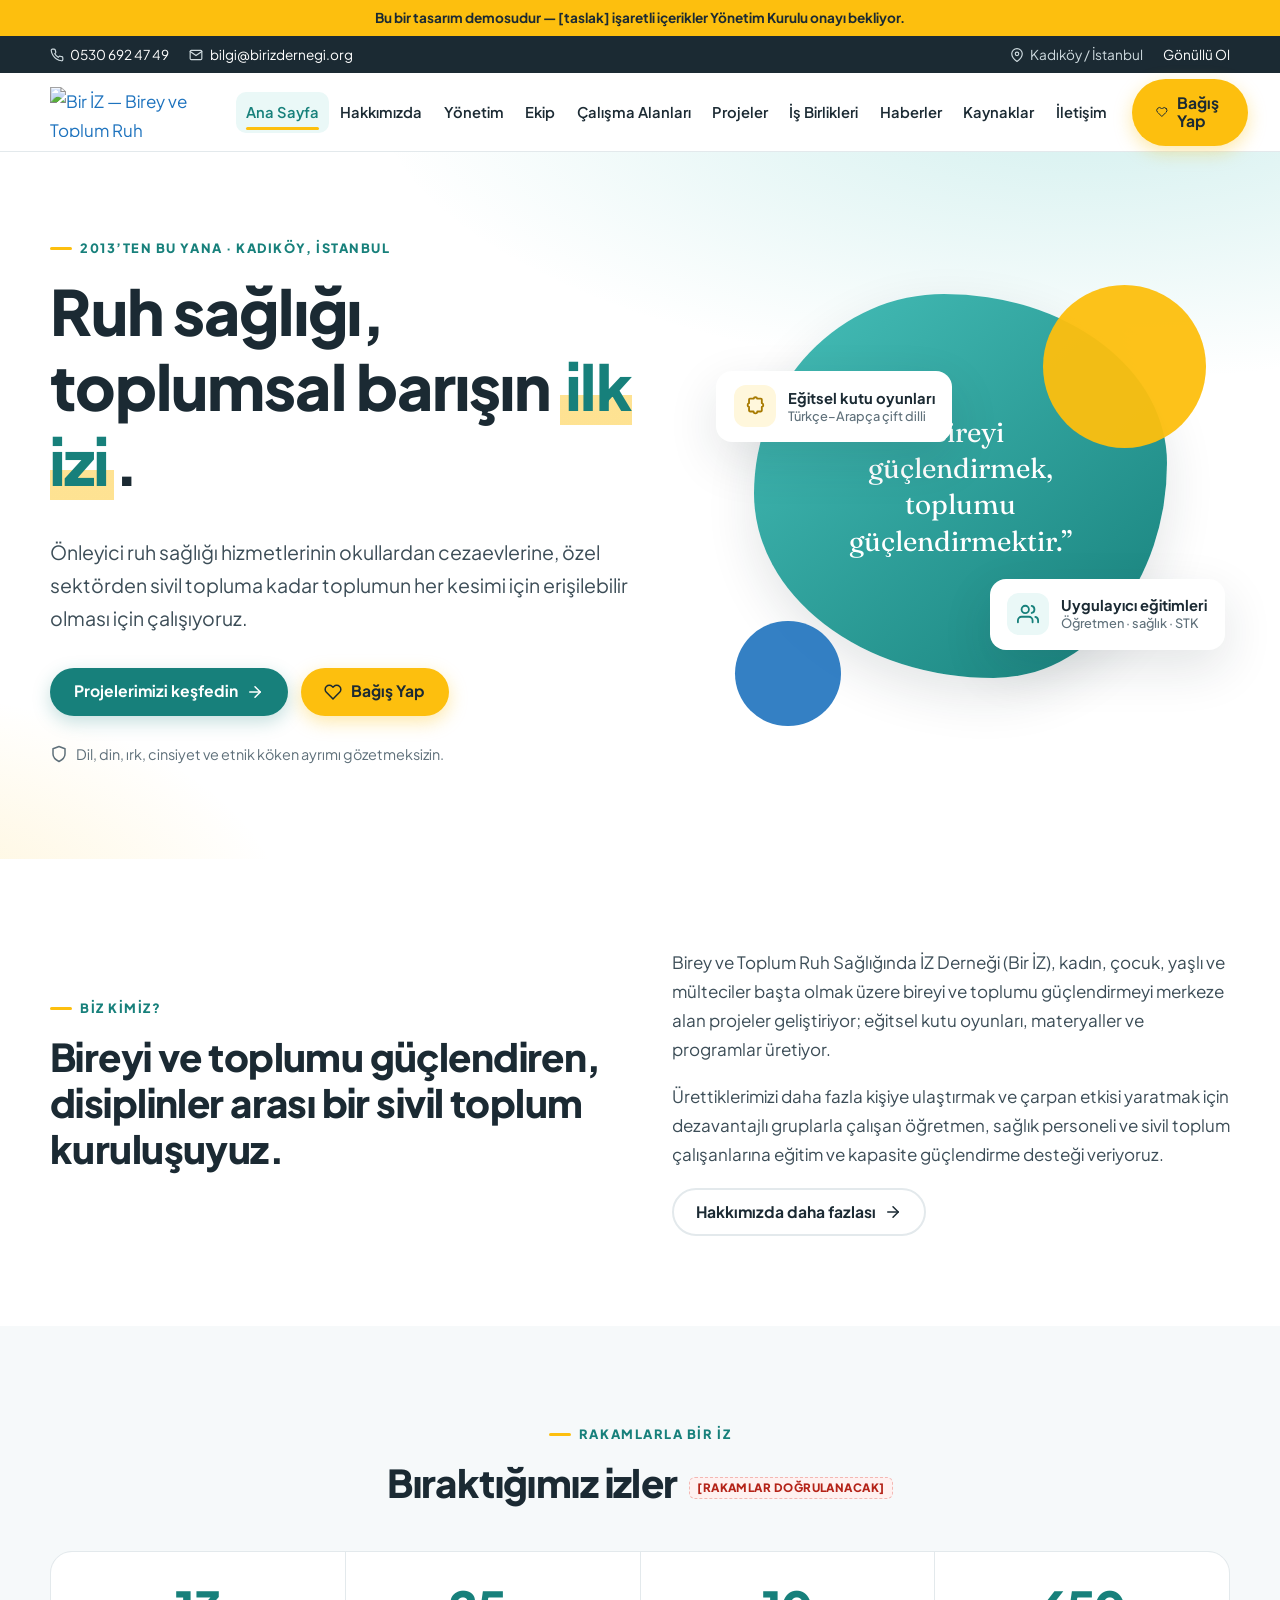
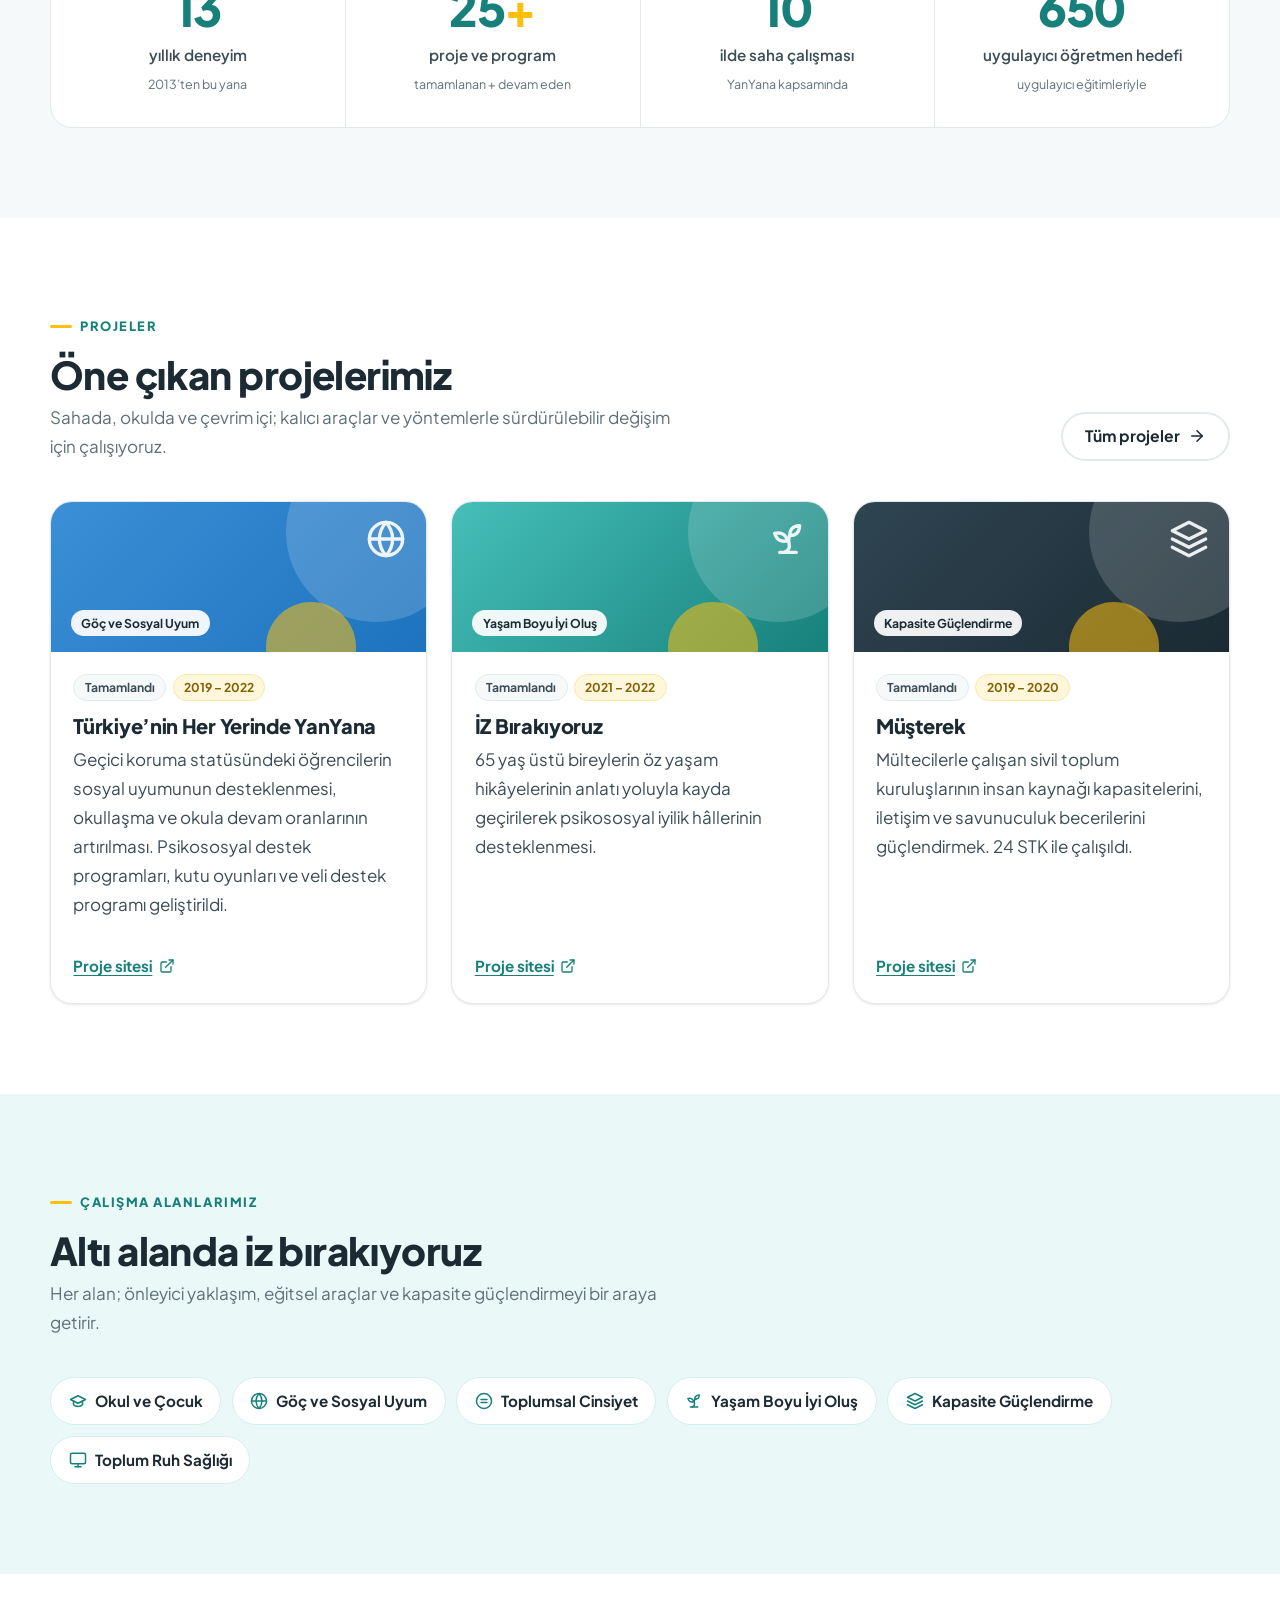
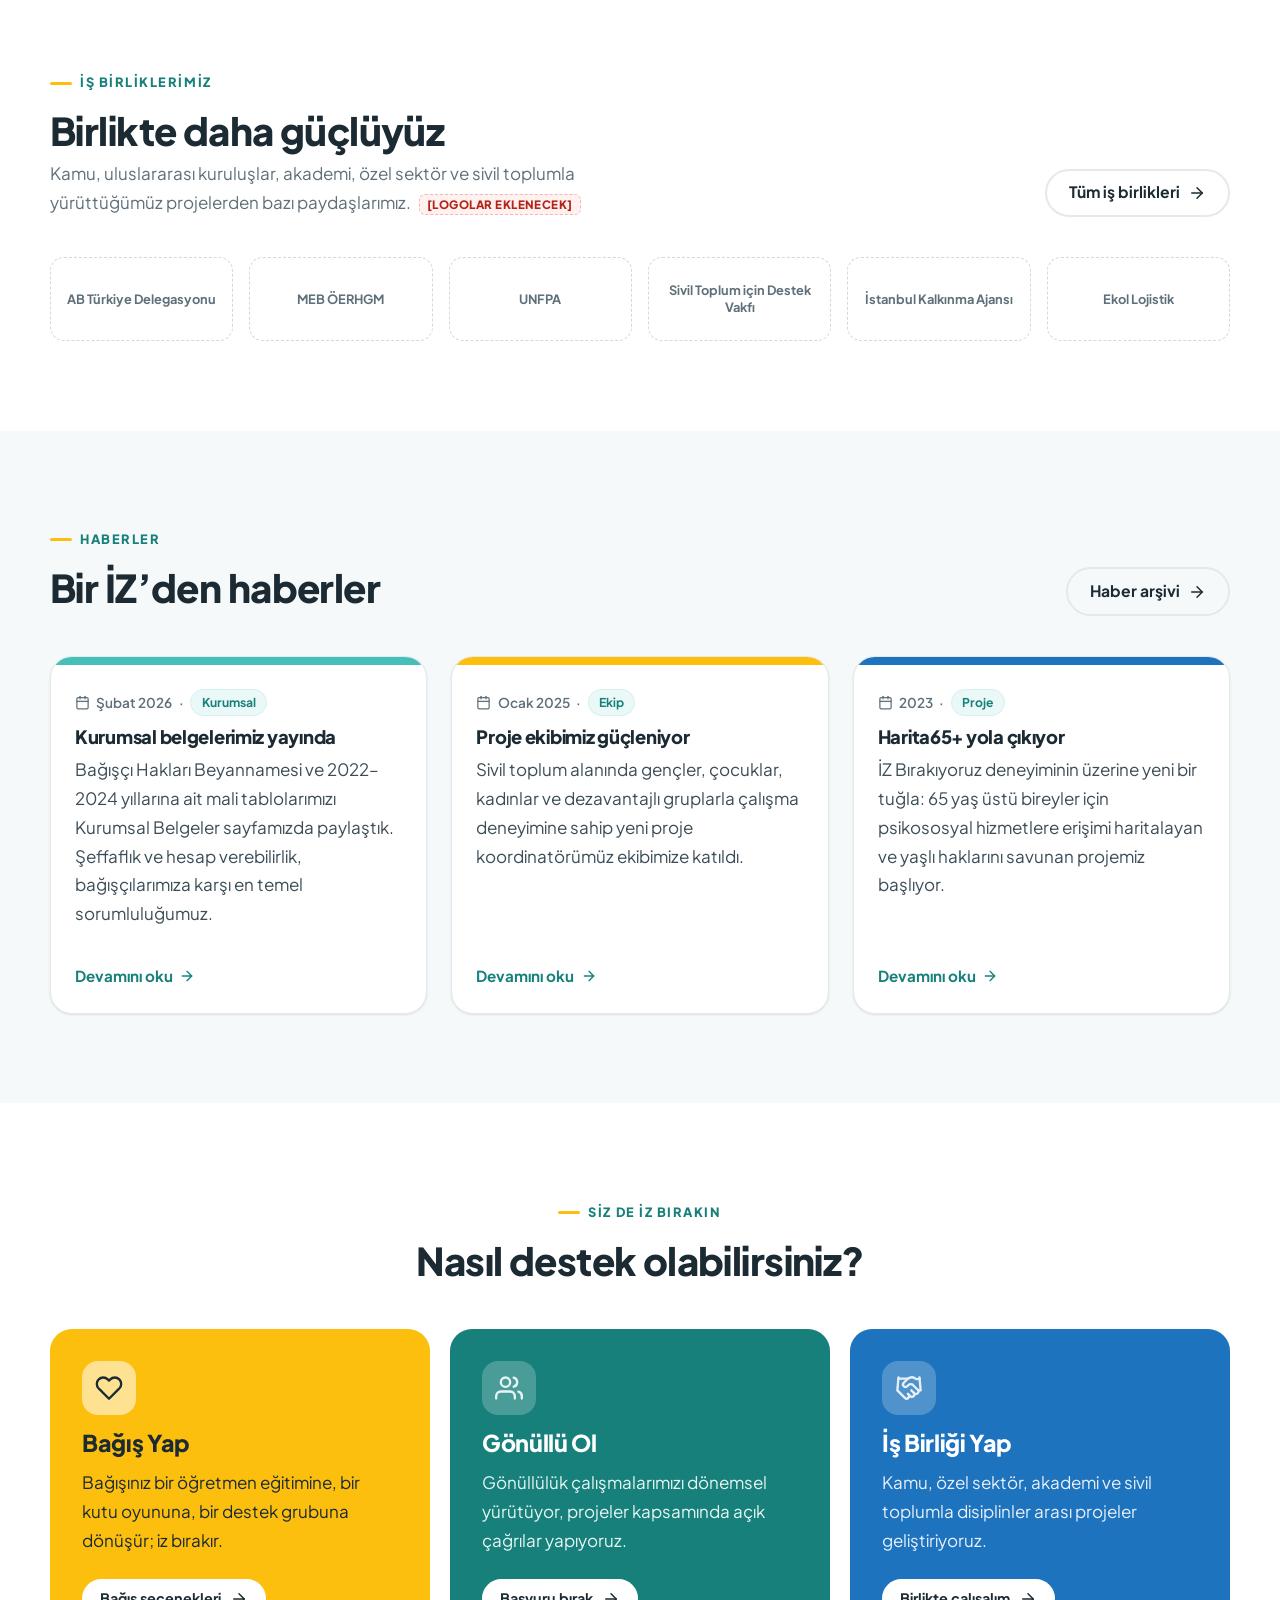
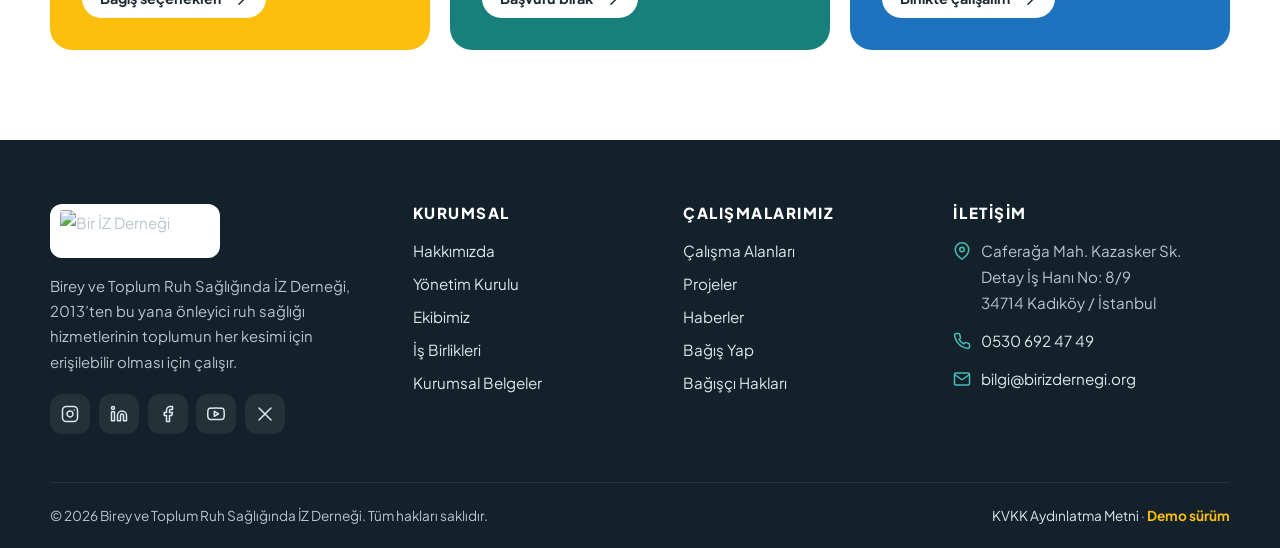
==== commit 1cf360c7: "Menü: dropdown kaldırıldı, düz linkler (Hakkımızda/Yönetim/Ekip)" ====
--- a/index.html
+++ b/index.html
@@ -14,7 +14,7 @@
 <link rel="preconnect" href="https://fonts.googleapis.com">
 <link rel="preconnect" href="https://fonts.gstatic.com" crossorigin>
 <link href="https://fonts.googleapis.com/css2?family=Fraunces:opsz,wght@9..144,500;9..144,600&family=Plus+Jakarta+Sans:wght@400;500;600;700;800&display=swap" rel="stylesheet">
-<link rel="stylesheet" href="css/styles.css">
+<link rel="stylesheet" href="css/styles.css?v=2">
 </head>
 <body>
 <a class="skip-link" href="#icerik">İçeriğe geç</a>
@@ -34,7 +34,7 @@
       <img src="https://birizdernegi.org/wp-content/uploads/2019/05/Biriz_Logo-2019yeni.png" alt="Bir İZ — Birey ve Toplum Ruh Sağlığında İZ Derneği logosu" width="170" height="50">
     </a>
     <nav class="main-nav" id="main-nav" aria-label="Ana menü">
-      <ul><li><a href="index.html" aria-current="page">Ana Sayfa</a></li><li class="has-sub"><button type="button" aria-expanded="false" aria-haspopup="true">Hakkımızda <svg viewBox="0 0 24 24" fill="none" stroke="currentColor" stroke-width="2" stroke-linecap="round" stroke-linejoin="round" aria-hidden="true" focusable="false"><polyline points="6 9 12 15 18 9"/></svg></button><ul class="submenu"><li><a href="hakkimizda.html">Hakkımızda</a></li><li><a href="yonetim.html">Yönetim Kurulu</a></li><li><a href="ekibimiz.html">Ekibimiz</a></li></ul></li><li><a href="calisma-alanlari.html">Çalışma Alanları</a></li><li><a href="projeler.html">Projeler</a></li><li><a href="isbirlikleri.html">İş Birlikleri</a></li><li><a href="haberler.html">Haberler</a></li><li><a href="kaynaklar.html">Kaynaklar</a></li><li><a href="iletisim.html">İletişim</a></li></ul>
+      <ul><li><a href="index.html" aria-current="page">Ana Sayfa</a></li><li><a href="hakkimizda.html">Hakkımızda</a></li><li><a href="yonetim.html">Yönetim</a></li><li><a href="ekibimiz.html">Ekip</a></li><li><a href="calisma-alanlari.html">Çalışma Alanları</a></li><li><a href="projeler.html">Projeler</a></li><li><a href="isbirlikleri.html">İş Birlikleri</a></li><li><a href="haberler.html">Haberler</a></li><li><a href="kaynaklar.html">Kaynaklar</a></li><li><a href="iletisim.html">İletişim</a></li></ul>
     </nav>
     <div class="header-cta">
       <a class="btn btn-yellow" href="bagis.html"><svg viewBox="0 0 24 24" fill="none" stroke="currentColor" stroke-width="2" stroke-linecap="round" stroke-linejoin="round" aria-hidden="true" focusable="false"><path d="M20.84 4.61a5.5 5.5 0 0 0-7.78 0L12 5.67l-1.06-1.06a5.5 5.5 0 0 0-7.78 7.78l1.06 1.06L12 21.23l7.78-7.78 1.06-1.06a5.5 5.5 0 0 0 0-7.78z"/></svg><span>Bağış Yap</span></a>
--- a/css/styles.css
+++ b/css/styles.css
@@ -130,8 +130,10 @@
 .has-sub > button.is-active { color: var(--teal-700); background: var(--teal-50); }
 .has-sub > button svg { width: 14px; height: 14px; transition: transform .2s; }
 .has-sub.open > button svg { transform: rotate(180deg); }
-.submenu { position: absolute; top: calc(100% + 8px); right: 0; min-width: 220px; background: #fff; border: 1px solid var(--line); border-radius: 14px; box-shadow: var(--shadow-lg); padding: .5rem; display: none; flex-direction: column; }
-.has-sub.open .submenu { display: flex; }
+.submenu { position: absolute; top: calc(100% + 8px); left: 0; min-width: 220px; background: #fff; border: 1px solid var(--line); border-radius: 14px; box-shadow: var(--shadow-lg); padding: .5rem; display: none; flex-direction: column; z-index: 120; }
+.has-sub:hover > .submenu,
+.has-sub:focus-within > .submenu,
+.has-sub.open > .submenu { display: flex; }
 .submenu a { padding: .6rem .8rem; }
 .submenu a[aria-current="page"]::after { display: none; }
 
@@ -143,7 +145,11 @@
   .main-nav a { padding: .8rem 1rem; font-size: 1rem; }
   .main-nav a[aria-current="page"]::after { left: 0; right: auto; top: .6rem; bottom: .6rem; width: 4px; height: auto; }
   .has-sub > button { display: none; }
-  .submenu { position: static; display: flex; box-shadow: none; border: 0; padding: 0; min-width: 0; }
+  /* Mobilde alt menü yalnızca hamburger açıkken, düz liste olarak */
+  .has-sub:hover > .submenu,
+  .has-sub:focus-within > .submenu,
+  .has-sub.open > .submenu { display: none; }
+  .main-nav.open .submenu { position: static; display: flex; box-shadow: none; border: 0; padding: 0 0 0 .5rem; min-width: 0; }
   .header-cta .btn-label-long { display: none; }
 }
 @media (max-width: 640px) {
@@ -177,12 +183,13 @@
 
 /* ---------- Ana sayfa hero ---------- */
 .hero { position: relative; overflow: hidden; background: radial-gradient(1200px 500px at 85% -10%, rgba(70,191,185,.25), transparent 60%), radial-gradient(700px 400px at -10% 110%, rgba(253,191,14,.18), transparent 60%), #fff; }
-.hero .container { display: grid; grid-template-columns: 1.1fr .9fr; gap: 3rem; align-items: center; padding-block: clamp(3.5rem, 8vw, 6.5rem); }
+.hero .container { display: grid; grid-template-columns: 1.1fr .9fr; gap: 3rem; align-items: center; padding-block: clamp(2.8rem, 6vw, 5rem); }
 .hero h1 { font-size: clamp(2.3rem, 5.2vw, 3.9rem); }
 .hero h1 em { font-style: normal; color: var(--teal-700); background: linear-gradient(transparent 62%, rgba(253,191,14,.45) 62%); padding: 0 .1em; }
 .hero .lead { font-size: 1.22rem; margin-bottom: 2rem; }
 .hero-actions { display: flex; gap: .8rem; flex-wrap: wrap; }
-.hero-note { margin-top: 1.6rem; font-size: .9rem; color: var(--muted); display: flex; align-items: center; gap: .5rem; }
+.hero-note { margin-top: 1.6rem; font-size: .9rem; color: var(--muted); display: flex; align-items: center; gap: .5rem; max-width: 36rem; }
+.hero-note svg { width: 18px; height: 18px; flex-shrink: 0; }
 .hero-visual { position: relative; aspect-ratio: 1 / 1; max-width: 480px; justify-self: center; width: 100%; }
 .hero-visual .blob { position: absolute; border-radius: 50%; }
 .hero-visual .b1 { inset: 6% 10% 14% 4%; background: linear-gradient(140deg, var(--teal), var(--teal-700)); border-radius: 46% 54% 42% 58% / 52% 44% 56% 48%; box-shadow: var(--shadow-lg); }
